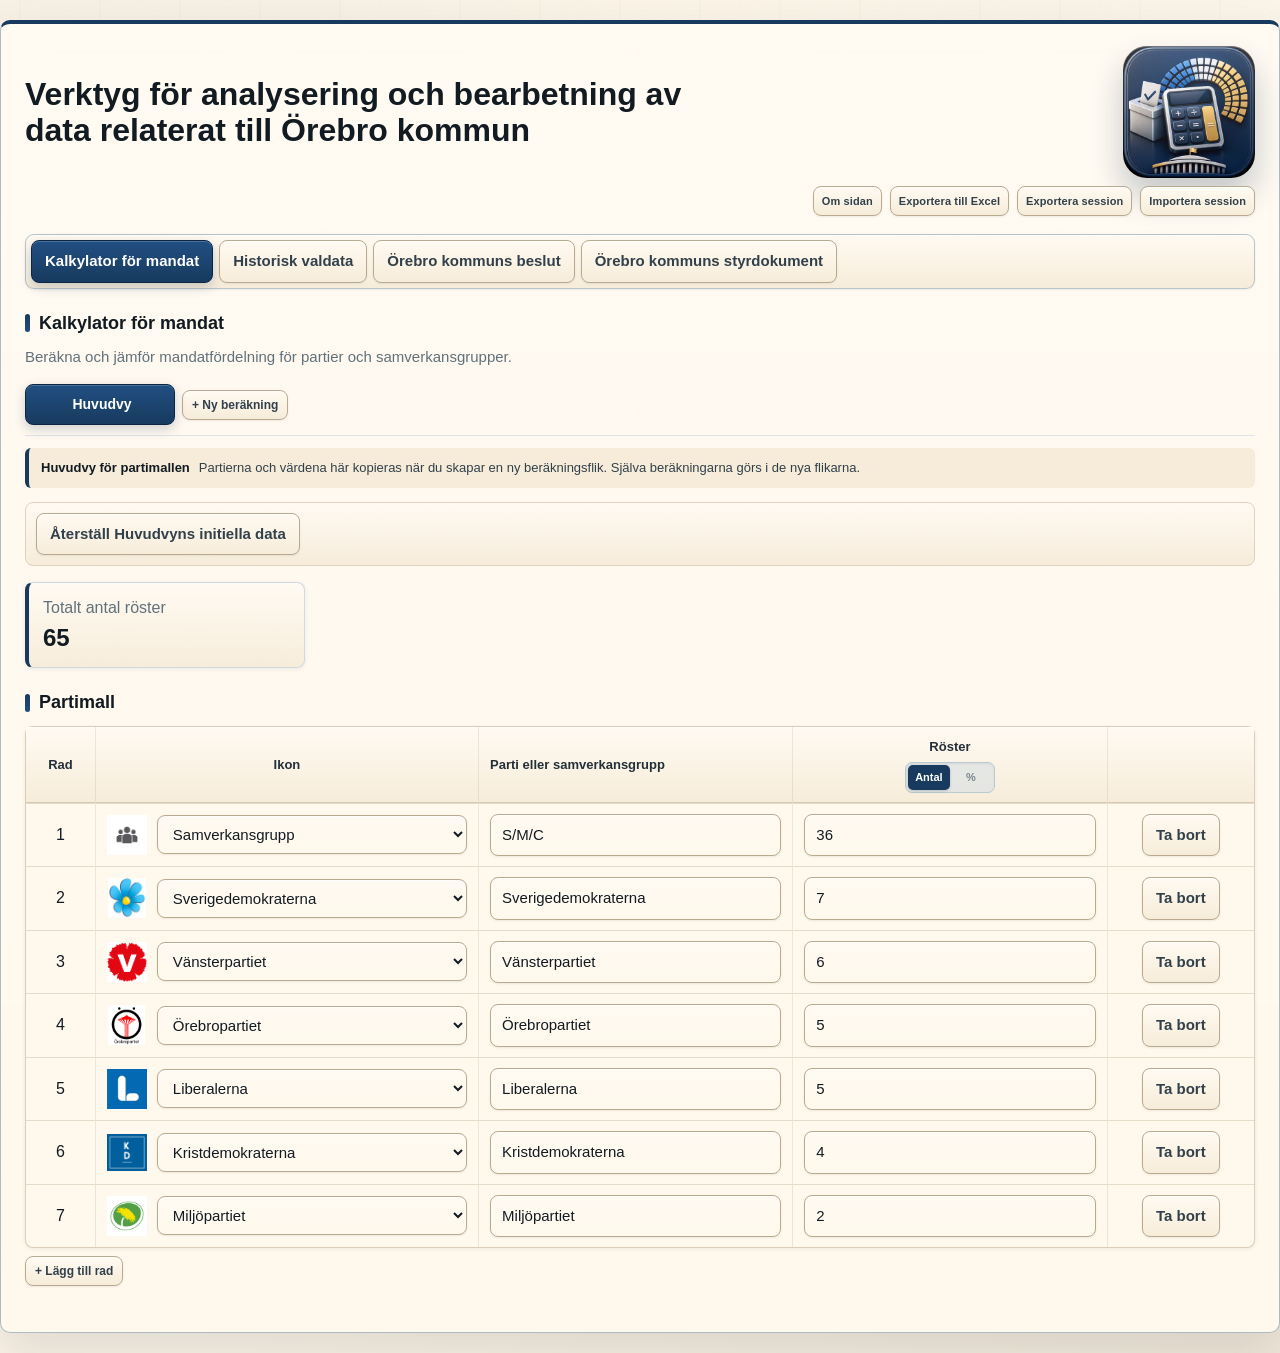
==== index.html @ f4be3391 "Works reasonably well for real now" ====
﻿<!doctype html> 
<html lang="sv">
<head>
<meta charset="utf-8">
<meta name="viewport" content="width=device-width, initial-scale=1, viewport-fit=cover">
<title>Mandatfördelning och analys</title>
<meta name="theme-color" content="#173a5e">
<link rel="icon" href="assets/election-analysis-icon.svg" type="image/svg+xml">
<link rel="alternate icon" href="assets/app_icon_modern_compressed.jpg" type="image/jpeg">
<link rel="apple-touch-icon" href="assets/app_icon_modern_compressed.jpg">
<link rel="stylesheet" href="styles.css?v=20260813-1">
</head>
<body>
<main>
<h1>Verktyg för analysering och bearbetning av<br>data relaterat till Örebro kommun</h1>
<section class="session-toolbar" aria-label="Session">
<button id="aboutPageButton" class="secondary session-button about-button" type="button">Om sidan</button>
<button id="exportViewXlsx" class="secondary session-button">Exportera till Excel</button>
<button id="exportState" class="secondary session-button">Exportera session</button>
<button id="importState" class="secondary session-button">Importera session</button>
</section>
<section class="top-tabs">
<button id="calculatorTopTab" class="top-tab active">Kalkylator för mandat</button>
<button id="rawTopTab" class="top-tab">Historisk valdata</button>
<button id="decisionTopTab" class="top-tab" hidden>Örebro kommuns beslut</button>
<button id="decisionActivityTopTab" class="top-tab" hidden>Örebro kommuns styrdokument</button>
</section>
<section id="calculatorView" class="view active">
<h2>Kalkylator för mandat</h2>
<p class="muted main-tab-description">Beräkna och jämför mandatfördelning för partier och samverkansgrupper.</p>
<section class="tabs" id="tabs">
<button id="newTab" class="secondary calc-new-tab" type="button">+ Ny beräkning</button>
</section>
<section id="calcTemplateIntro" class="calc-template-intro" hidden>
<strong>Huvudvy för partimallen</strong>
<span>Partierna och värdena här kopieras när du skapar en ny beräkningsflik. Själva beräkningarna görs i de nya flikarna.</span>
</section>
<section id="calcSettings" class="grid">
<div class="field">
<label for="tabTitle">Fliknamn</label>
<input id="tabTitle">
</div>
<div class="field">
<label for="method">Metod</label>
<select id="method">
<option value="dhondt">D’Hondts metod (Nämnder och styrelser)</option>
<option value="adjusted">Jämkade uddatalsmetoden (Allmänna val)</option>
</select>
</div>
<div class="method-params">
<div class="field factor-field">
<label for="factor">Startfaktor</label>
<input id="factor" inputmode="decimal">
</div>
<div class="field seats-dhondt">
<label for="memberSeats">Ledamöter</label>
<input id="memberSeats" inputmode="numeric">
</div>
<div class="field seats-dhondt">
<label for="substituteSeats">Ersättare</label>
<input id="substituteSeats" inputmode="numeric">
</div>
<div class="field seats-standard">
<label for="seats">Mandat</label>
<input id="seats" inputmode="numeric">
</div>
</div>
</section>
<section id="calcActions" class="actions">
<button id="calculate">Beräkna mandat</button>
<button id="reroll" class="secondary">Ny lottning</button>
<button id="duplicateTab" class="secondary">Duplicera flik</button>
<button id="reset" class="secondary">Återställ Huvudvyns initiella data</button>
</section>
<div id="error" class="error">
</div>
<div id="notice" class="notice">
</div>
<section id="calcSummary" class="cards">
<div class="card">Totalt antal röster<b id="cardVotes">—</b>
</div>
<div class="card">
<span id="cardSeatsLabel">Totalt antal mandat</span>
<b id="cardSeats">—</b>
</div>
<div class="card">Partier eller grupper<b id="cardParties">—</b>
</div>
<div class="card">Lottningar på sista mandat<b id="cardLotteries">—</b>
</div>
</section>
<div class="calc-input-heading-row">
<h2 id="calcInputTitle">Indata</h2>
<section id="calcImportTools" class="calc-import-tools" hidden>
<div id="calcImportMenu" class="calc-import-menu">
<label for="calcImportSource">Röster från mandat</label>
<select id="calcImportSource"></select>
<button id="calcImportApply" class="secondary" type="button">Importera</button>
</div>
</section>
</div>
<div class="mobile-table-scroll">
<table class="input-table">
<thead>
<tr>
<th>Rad</th>
<th>Ikon</th>
<th>Parti eller samverkansgrupp</th>
<th class="calc-vote-heading">
<span>Röster</span>
<span id="calcVoteModeToggle" class="calc-vote-mode-toggle" role="group" aria-label="Inmatningssätt för röster">
<button type="button" data-calc-vote-mode="count" aria-pressed="true">Antal</button>
<button type="button" data-calc-vote-mode="percent" aria-pressed="false">%</button>
</span>
</th>
<th>
</th>
</tr>
</thead>
<tbody id="inputRows">
</tbody>
</table>
</div>
<div class="calc-add-row-wrap">
<button id="add" class="secondary calc-add-row" type="button">+ Lägg till rad</button>
</div>
<section id="resultSections">
</section>
<section id="stepSections">
</section>
</section>
<section id="rawDataView" class="view">
<a class="raw-source-note" href="https://www.val.se/valresultat-och-statistik/statistik-och-data/radata-fran-val-2002-2022" target="_blank" rel="noopener noreferrer">Källa: Valmyndigheten</a>
<h2>Historisk valdata</h2>
<p class="muted main-tab-description">Sökbara historiska valresultat för riksdags-, region- och kommunalval.</p>
<section class="raw-toolbar">
<div class="field">
<label for="rawYear">År</label>
<select id="rawYear">
</select>
</div>
<div class="field">
<label for="rawElection">Valtyp</label>
<select id="rawElection">
</select>
</div>
<div class="field">
<label for="rawCounty">Region</label>
<select id="rawCounty">
</select>
</div>
<div class="field">
<label for="rawMunicipality">Kommun</label>
<select id="rawMunicipality">
</select>
</div>
<div class="field">
<label for="rawParty">Parti</label>
<select id="rawParty">
</select>
</div>
<div class="field">
<label for="rawSearch">Sök</label>
<div class="table-search-box">
<input id="rawSearch" type="search" autocomplete="off" placeholder="Sök bland data">
<span class="table-search-spinner" aria-hidden="true"></span>
</div>
</div>
</section>
<div id="rawFilterLocks" class="raw-filter-lock raw-filter-locks" hidden></div>
<section id="rawOverview" class="raw-overview">
</section>
<div id="rawStatus" class="raw-status">
</div>
<div id="rawCount" class="raw-count main-table-progress">
</div>
<section class="raw-panels">
<section class="raw-panel">
<h2>Giltiga partiröster</h2>
<div id="rawEligibleCount" class="raw-subcount">
</div>
<section class="actions">
<button id="rawSelectPage" class="secondary">Välj visade rader</button>
<button id="rawClearSelection" class="secondary">Rensa val</button>
<button id="rawAddParties" class="secondary">Lägg till som enskilda partier</button>
<button id="rawAddGroup" class="secondary">Lägg till som samverkansgrupp</button>
</section>
<div class="raw-table-controls" hidden>
<div class="raw-mini-pager raw-eligible-pager">
<button id="rawEligiblePrev" class="secondary raw-mini-button" type="button">‹</button>
<span id="rawEligiblePage" class="raw-mini-page"></span>
<button id="rawEligibleNext" class="secondary raw-mini-button" type="button">›</button>
</div>
</div>
<div class="raw-table-wrap">
<table>
<thead id="rawEligibleHead">
</thead>
<tbody id="rawEligibleBody">
</tbody>
</table>
</div>
</section>
<section class="raw-panel">
<h2>Ogiltiga röster</h2>
<div id="rawIneligibleCount" class="raw-subcount">
</div>
<p id="rawInvalidVoteNote" class="raw-invalid-vote-note" hidden><sup>*</sup> Ingår i valdeltagandet som en avgiven röst, men inte i summan giltiga partiröster eller partiernas procentandelar.</p>
<div class="raw-table-controls" hidden>
<div class="raw-mini-pager">
<button id="rawIneligiblePrev" class="secondary raw-mini-button" type="button">‹</button>
<span id="rawIneligiblePage" class="raw-mini-page"></span>
<button id="rawIneligibleNext" class="secondary raw-mini-button" type="button">›</button>
</div>
</div>
<div class="raw-table-wrap">
<table>
<thead id="rawIneligibleHead">
</thead>
<tbody id="rawIneligibleBody">
</tbody>
</table>
</div>
</section>
</section>
<h2>Uppställning för ny beräkning</h2>
<section class="actions">
<button id="rawCreateTab" class="secondary">Ny beräkning från valda</button>
<button id="rawRemoveDraft" class="secondary">Ta bort markerad post</button>
<button id="rawClearDraft" class="secondary">Rensa uppställning</button>
</section>
<div id="rawDraftStatus" class="raw-status">
</div>
<div class="raw-table-wrap">
<table>
<thead>
<tr>
<th>Val</th>
<th>Typ</th>
<th>Namn</th>
<th>Röster</th>
<th>Innehåll</th>
</tr>
</thead>
<tbody id="rawDraftBody">
</tbody>
</table>
</div>
</section>
<section id="decisionView" class="view">
<a class="raw-source-note" href="https://www.orebro.se/kommun--politik/politik--beslut.html" target="_blank" rel="noopener noreferrer">Källa: Örebro kommun</a>
<h2>Örebro kommuns beslut</h2>
<p class="muted main-tab-description">Visar beslutspunkter, yrkanden och formella voteringar från offentliga kommunala protokoll.</p>
<section class="raw-filter-row" id="decisionFilters">
<div class="field decision-date-field">
<label>Datum</label>
<div class="date-range">
<button id="decisionDateToggle" class="date-range-toggle" type="button" aria-haspopup="dialog" aria-expanded="false">
</button>
<div id="decisionDateLocks" class="raw-filter-lock decision-date-lock" hidden></div>
<div id="decisionDateCalendar" class="date-calendar" hidden></div>
<input id="decisionDateFrom" type="hidden">
<input id="decisionDateTo" type="hidden">
</div>
</div>
<div class="field decision-organ-field">
<label for="decisionOrgan">Organ</label>
<select id="decisionOrgan" data-col="organ"><option value="">Alla</option></select>
</div>
<div class="field decision-type-field">
<label for="decisionProposalType">Ärendetyp</label>
<select id="decisionProposalType">
<option value="">Alla</option>
<option value="proposition">Beslutspunkt</option>
<option value="motion">Motion</option>
<option value="utskottsinitiativ">Utskottsinitiativ</option>
</select>
</div>
<div class="field decision-party-field">
<label for="decisionParty">Parti</label>
<select id="decisionParty" data-col="party"><option value="">Alla</option></select>
</div>
<div class="field decision-member-field">
<label for="decisionMember">Ledamot/ersättare</label>
<select id="decisionMember" data-col="member"><option value="">Alla</option></select>
</div>
<div class="field decision-vote-field">
<label for="decisionVote">Röstning</label>
<select id="decisionVote" data-col="vote"><option value="">Alla</option></select>
</div>
<div class="field decision-result-field">
<label for="decisionResult">Resultat</label>
<select id="decisionResult">
<option value="">Alla</option>
<option value="bifall">Bifall</option>
<option value="avslag">Avslag</option>
</select>
</div>
<div class="field decision-search-field">
<label for="decisionDecisionSearch">Sök</label>
<div class="decision-search-box">
<input id="decisionDecisionSearch" type="search" autocomplete="off" placeholder="Sök ärende, beslut, diarienummer eller organ">
<span class="table-search-spinner" aria-hidden="true"></span>
</div>
</div>
</section>
<div id="decisionFilterLocks" class="raw-filter-lock decision-filter-locks" hidden></div>
<div id="decisionTabs" class="decision-tabs"></div>
<div id="decisionOverview" class="raw-overview"></div>
<div class="raw-page-size-row decision-toolbar">
<div class="decision-pager">
<button id="decisionPrev" class="secondary" type="button">‹</button>
<span id="decisionPage" class="raw-mini-page main-table-progress"></span>
<button id="decisionNext" class="secondary" type="button">›</button>
</div>
</div>
<div id="decisionStatus" class="raw-status" hidden></div>
<div id="decisionMasterPane" class="raw-table-wrap">
<table>
<thead id="decisionHead"></thead>
<tbody id="decisionBody"></tbody>
</table>
</div>
<section id="decisionDetailPane" class="raw-panel" hidden>
<div class="decision-detail-head">
<button id="decisionBack" class="secondary" type="button">← Tillbaka</button>
<div class="decision-detail-title-block">
<h2 id="decisionDetailTitle">Kommunalt ärende</h2>
<p id="decisionDetailMeta" class="muted"></p>
</div>
<div id="decisionDetailContext" class="decision-detail-context" hidden></div>
</div>
<div id="decisionDetailOverview" class="raw-overview"></div>
<div id="decisionDetailStatus" class="raw-status"></div>
<div id="decisionDetailGroups" class="decision-party-grid"></div>
</section>
</section>
<section id="decisionActivityView" class="view">
<section id="decisionActivityPane" class="decision-activity-pane">
<a class="raw-source-note decision-activity-source-note" href="https://www.orebro.se/kommun--politik/politik--beslut.html" target="_blank" rel="noopener noreferrer">Källa: Örebro kommun</a>
<h2>Örebro kommuns styrdokument</h2>
<p class="muted main-tab-description">Sökbara kommunala styrdokument, riktlinjer, policyer, program, planer och rapporter.</p>
<section class="raw-filter-row decision-activity-filters">
<div class="field decision-date-field">
<label>Datum</label>
<div class="date-range">
<button id="decisionActivityDateToggle" class="date-range-toggle" type="button" aria-haspopup="dialog" aria-expanded="false">
</button>
<div id="decisionActivityDateLocks" class="raw-filter-lock decision-date-lock" hidden></div>
<div id="decisionActivityDateCalendar" class="date-calendar" hidden></div>
</div>
</div>
<div class="field">
<label for="decisionActivityType">Dokumenttyp</label>
<select id="decisionActivityType">
<option value="">Alla</option>
</select>
</div>
<div class="field">
<label for="decisionActivityParty">Område/organ</label>
<select id="decisionActivityParty">
<option value="">Alla</option>
</select>
</div>
<div class="field">
<label for="decisionActivityPoliticalOwner">Politisk nivå</label>
<select id="decisionActivityPoliticalOwner">
<option value="">Alla</option>
</select>
</div>
<div class="field">
<label for="decisionActivityOfficialOwner">Tjänstemannanivå</label>
<select id="decisionActivityOfficialOwner">
<option value="">Alla</option>
</select>
</div>
<div class="field decision-activity-search-field">
<label for="decisionActivitySearch">Sök</label>
<div class="table-search-box">
<input id="decisionActivitySearch" type="search" autocomplete="off" placeholder="Sök titel, sammanfattning, punkt eller källa">
<span class="table-search-spinner" aria-hidden="true"></span>
</div>
</div>
</section>
<div id="decisionActivityFilterLocks" class="raw-filter-lock decision-activity-filter-locks" hidden></div>
<div id="decisionActivityTabs" class="decision-tabs"></div>
<div id="decisionActivityListPane">
<div id="decisionActivityOverview" class="raw-overview"></div>
<div id="decisionActivityStatus" class="raw-status main-table-progress"></div>
<div class="raw-table-wrap">
<table>
<thead id="decisionActivityHead"></thead>
<tbody id="decisionActivityBody"></tbody>
</table>
</div>
</div>
<section id="decisionActivityDetailPane" class="raw-panel decision-activity-detail" hidden>
<div class="decision-detail-head">
<button id="decisionActivityBack" class="secondary" type="button">← Tillbaka</button>
<div>
<h2 id="decisionActivityDetailTitle">Kommunalt ärende</h2>
<p id="decisionActivityDetailMeta" class="muted"></p>
</div>
</div>
<div id="decisionActivityDetailOverview" class="raw-overview"></div>
<div id="decisionActivityDetailBody" class="decision-activity-detail-body"></div>
</section>
</section>
</section>
<section id="confirmOverlay" class="confirm-overlay" hidden>
<div class="confirm-dialog" role="dialog" aria-modal="true" aria-labelledby="confirmTitle" aria-describedby="confirmMessage">
<h2 id="confirmTitle">Bekräfta återställning</h2>
<p id="confirmMessage">Återställa Huvudvyns partimall till dess initiella data? Beräkningsflikarna påverkas inte.</p>
<section class="confirm-actions">
<button id="confirmCancel" class="secondary" type="button">Avbryt</button>
<button id="confirmAccept" type="button">Återställ</button>
</section>
</div>
</section>
<section id="sessionOverlay" class="confirm-overlay" hidden>
<div class="confirm-dialog session-dialog" role="dialog" aria-modal="true" aria-labelledby="sessionTitle" aria-describedby="sessionMessage">
<h2 id="sessionTitle">Session</h2>
<p id="sessionMessage"></p>
<div id="sessionStatus" class="session-status" hidden aria-live="polite">
<span id="sessionStatusCheck" class="session-status-check" aria-hidden="true">✓</span>
<span id="sessionStatusText">Inte kopierad</span>
</div>
<textarea id="sessionField" spellcheck="false" autocapitalize="off" autocomplete="off"></textarea>
<section class="confirm-actions">
<button id="sessionCancel" class="secondary" type="button">Avbryt</button>
<button id="sessionCopy" class="secondary" type="button">Kopiera</button>
<button id="sessionAccept" type="button">Spara</button>
</section>
</div>
</section>
<section id="aboutOverlay" class="confirm-overlay" hidden>
<div class="confirm-dialog session-dialog about-dialog" role="dialog" aria-modal="true" aria-labelledby="aboutTitle">
<h2 id="aboutTitle">Om sidan</h2>
<div class="about-dialog-content">
<dl class="about-dialog-meta">
<dt>Gjord av</dt>
<dd>Samuel Andersson (M), Örebro kommun</dd>
<dt>Funktionalitet</dt>
<dd>
<ul>
<li>Mandatkalkylator för riksdags-, region- och kommunalval med D'Hondt, jämkade uddatalsmetoden.</li>
<li>Historisk valdatabas för allmänna val till riksdagen, regioner och kommuner 2010–2022.</li>
<li>Databas för alla offentliga protokoll för kommunfullmäktige, nämnder, kommunstyrelsen och olika utskott för Örebro kommun från 1 januari 2023–21 juli 2026 (Digital anslagstavla och Socialnämndens personärende-protokoll ej inlästa).</li>
<li>Databas för samtliga per 21 juli 2026 aktuella styrdokument, riktlinjer, program etc. för Örebro kommun.</li>
</ul>
</dd>
</dl>
</div>
<section class="confirm-actions">
<button id="aboutClose" type="button">Stäng</button>
</section>
</div>
</section>
<section id="groupOverlay" class="confirm-overlay" hidden>
<div class="confirm-dialog group-dialog" role="dialog" aria-modal="true" aria-labelledby="groupTitle" aria-describedby="groupMessage">
<h2 id="groupTitle">Namn på samverkansgrupp</h2>
<p id="groupMessage">Ange ett namn som ska följa samverkansgruppen i uppställningen.</p>
<input id="groupNameField" spellcheck="false" autocapitalize="off" autocomplete="off" placeholder="Samverkansgrupp">
<section class="confirm-actions">
<button id="groupCancel" class="secondary" type="button">Avbryt</button>
<button id="groupAccept" type="button">Lägg till</button>
</section>
</div>
</section>
<script defer src="data/historic-data.js"></script>
<script defer src="data/municipal-document-data-orebro.js"></script>
<script defer src="data/municipal-protocol-diary-data.js?v=20260624-1"></script>
<script defer src="data/municipal-decision-table-bootstrap.js?v=20260807-1"></script>
<script defer src="js/app-core.js?v=20260807-1"></script>
<script defer src="js/calculator-tab.js?v=20260813-1"></script>
<script defer src="js/historisk-valdata-tab.js?v=20260811-2"></script>
<script defer src="js/municipal-protocols-tab.js?v=20260811-2"></script>
<script defer src="js/search-performance.js?v=20260811-1"></script>
<script defer src="js/municipal-documents-tab.js?v=20260811-2"></script>
<script defer src="js/progressive-search.js?v=20260811-1"></script>
<script defer src="js/searchable-filter-dropdowns.js?v=20260813-1"></script>
<script defer src="js/app.js?v=20260813-1"></script></main></body></html>
---- styles.css ----
:root{
  color-scheme:light;
  --page:#efe6d6;
  --page-2:#fbf3e5;
  --ink:#121b22;
  --ink-soft:#31404a;
  --muted:#61717b;
  --cream:#fff8ec;
  --cream-raised:#fffaf2;
  --cream-tint:#f6ecd9;
  --cream-muted:#efe2cd;
  --surface:#fff8ec;
  --surface-raised:#fffaf2;
  --surface-tint:#f3ead8;
  --line:#ded1bd;
  --line-strong:#b9a98f;
  --accent:#173a5e;
  --accent-strong:#0b2545;
  --accent-soft:#e5edf7;
  --selected-green:rgba(23,58,94,.4);
  --selected-green-active:#173a5e;
  --selected-green-border:rgba(11,37,69,.55);
  --selected-green-shadow:0 8px 16px rgba(11,37,69,.12);
  --primary-button-bg:linear-gradient(180deg,#214f82,#173a5e);
  --primary-button-bg-hover:var(--primary-button-bg);
  --primary-button-shadow:inset 0 1px 0 rgba(255,255,255,.20),0 4px 12px rgba(11,37,69,.20);
  --primary-button-shadow-hover:inset 0 1px 0 rgba(255,255,255,.24),0 10px 18px rgba(11,37,69,.24);
  --secondary-button-bg:linear-gradient(180deg,var(--cream-raised),var(--cream-tint));
  --secondary-button-shadow:var(--shadow-control);
  --tab-active-bg:var(--primary-button-bg);
  --tab-active-shadow:0 8px 18px rgba(11,37,69,.20);
  --table-row-stripe:rgba(154,106,22,.045);
  --table-row-hover:rgba(23,58,94,.075);
  --table-row-hover-strong:rgba(23,58,94,.105);
  --table-line:rgba(185,169,143,.36);
  --table-line-soft:rgba(185,169,143,.24);
  --table-head-line:rgba(169,149,116,.42);
  --date-hover-navy:rgba(23,58,94,.14);
  --date-hover-navy-border:rgba(23,58,94,.32);
  --steel:#2f5264;
  --blue:#214f82;
  --amber:#9a6a16;
  --danger:#aa2e25;
  --danger-soft:#fff0ee;
  --focus:rgba(23,58,94,.22);
  --shadow:0 22px 50px rgba(22,36,46,.12);
  --shadow-soft:0 1px 4px rgba(22,36,46,.09);
  --shadow-control:0 1px 2px rgba(22,36,46,.08),inset 0 1px 0 rgba(255,255,255,.75);
  --panel-shadow:0 10px 26px rgba(22,36,46,.075);
  --radius:8px;
  --radius-sm:6px;
}

*{
  box-sizing:border-box;
}

html,
body{
  min-height:100%;
}

body{
  position:relative;
  isolation:isolate;
  margin:0;
  overflow-x:hidden;
  color:var(--ink);
  font-family:"Helvetica",Arial,sans-serif;
  line-height:1.5;
  background:
    linear-gradient(180deg,rgba(255,248,236,.78),rgba(255,248,236,.34)),
    radial-gradient(circle at 16% 12%,rgba(23,58,94,.10) 0,transparent 28%),
    radial-gradient(circle at 84% 18%,rgba(33,79,130,.08) 0,transparent 26%),
    linear-gradient(135deg,var(--page) 0%,var(--page-2) 58%,#eadfcf 100%);
  -webkit-font-smoothing:antialiased;
  text-rendering:optimizeLegibility;
}

body::before{
  content:"";
  position:fixed;
  inset:0;
  z-index:0;
  pointer-events:none;
  opacity:.20;
  background-image:
    url("assets/textures/civic-noise.svg"),
    url("assets/textures/ballot-pattern.svg");
  background-size:180px 180px,360px 360px;
  mix-blend-mode:multiply;
}

body::after{
  content:"";
  position:fixed;
  inset:0;
  z-index:0;
  pointer-events:none;
  opacity:.30;
  background-image:
    url("assets/textures/civic-topography.svg"),
    url("assets/textures/analysis-grid.svg");
  background-size:680px 680px,520px 520px;
  background-position:center top,center top;
  mask-image:linear-gradient(180deg,#000 0%,transparent 72%);
}

main{
  position:relative;
  z-index:1;
  max-width:1400px;
  margin:20px auto;
  padding:22px 24px 28px;
  border:1px solid rgba(159,178,189,.86);
  border-top:4px solid var(--accent);
  border-radius:10px;
  background:
    linear-gradient(180deg,rgba(255,250,242,.98),rgba(255,248,236,.99)),
    url("assets/textures/section-rule.svg"),
    url("assets/textures/ballot-pattern.svg"),
    url("assets/textures/surface-grain.svg");
  background-size:auto,760px 180px,420px 420px,160px 160px;
  background-position:0 0,center 116px,center top,0 0;
  background-blend-mode:normal,normal,normal,multiply;
  box-shadow:var(--shadow);
}

h1{
  display:grid;
  grid-template-columns:minmax(0,1fr) 132px;
  gap:24px;
  align-items:center;
  margin:0 0 8px;
  color:var(--ink);
  font-family:inherit;
  font-size:32px;
  line-height:1.14;
  font-weight:780;
  letter-spacing:0;
}

h1::before{
  content:none;
}

h1::after{
  content:"";
  justify-self:end;
  width:132px;
  height:132px;
  border-radius:24px;
  background:
    linear-gradient(180deg,rgba(255,255,255,.22),rgba(255,255,255,0)),
    url("assets/app_icon_modern_compressed.jpg") center/cover no-repeat,
    linear-gradient(135deg,var(--accent),var(--blue));
  box-shadow:inset 0 1px 0 rgba(255,255,255,.28),0 18px 32px rgba(11,37,69,.24);
}

h2{
  display:flex;
  align-items:center;
  gap:9px;
  margin:24px 0 12px;
  color:var(--ink);
  font-family:inherit;
  font-size:18px;
  line-height:1.22;
  font-weight:760;
  letter-spacing:0;
}

h2::before{
  content:"";
  flex:0 0 auto;
  width:5px;
  height:18px;
  border-radius:999px;
  background:linear-gradient(180deg,var(--accent),var(--blue));
}

p{
  margin:0 0 10px;
}

.muted{
  color:var(--muted);
  font-size:15px;
}

.main-tab-description{
  margin:0 0 14px;
  line-height:1.45;
}

.session-toolbar{
  display:flex;
  justify-content:flex-end;
  gap:8px;
  margin:4px 0 10px;
}

.session-button{
  padding:4px 8px;
  border-radius:var(--radius);
  font-size:11px;
  font-weight:760;
  letter-spacing:.01em;
  min-height:30px;
  box-shadow:var(--shadow-control);
}

.session-button.is-exporting{
  display:inline-flex;
  align-items:center;
  gap:6px;
  cursor:wait;
}

.session-button.is-exporting .decision-load-spinner{
  margin-right:0;
}

.about-button{
  min-width:0;
}

.top-tabs{
  display:flex;
  gap:6px;
  flex-wrap:wrap;
  margin:18px 0 14px;
  padding:5px;
  border:1px solid rgba(159,178,189,.72);
  border-radius:9px;
  background:linear-gradient(180deg,var(--cream-raised),var(--cream-tint));
  box-shadow:var(--shadow-control);
}

.top-tab,
.tab{
  position:relative;
  isolation:isolate;
  border:1px solid var(--line-strong);
  border-radius:var(--radius);
  background:var(--secondary-button-bg);
  color:var(--ink-soft);
  box-shadow:var(--secondary-button-shadow);
  overflow:hidden;
}

.top-tab::before,
.decision-tab::before,
.tab-wrap::before{
  content:none;
  display:none;
}

.top-tab.active::before,
.decision-tab.active::before,
.tab-wrap.active::before{
  opacity:0;
}

.top-tab > *,
.decision-tab > *,
.tab-wrap > *{
  position:relative;
  z-index:1;
}

.top-tab{
  padding:9px 13px;
  font-size:15px;
  font-weight:720;
}

.top-tab.active{
  color:#fff;
  border-color:var(--accent-strong);
  background:var(--tab-active-bg);
  box-shadow:var(--primary-button-shadow);
}

.top-tab:not(.active):hover,
.top-tab:not(.active):focus,
.tab-wrap:not(.active):hover,
.tab-wrap:not(.active):focus-within{
  color:#fff;
  border-color:#071c35;
  background:var(--primary-button-bg-hover);
  box-shadow:var(--primary-button-shadow-hover);
  transform:translateY(-1px);
}

.top-tab.active:hover,
.top-tab.active:focus{
  color:#fff;
  border-color:var(--accent-strong);
  background:var(--primary-button-bg-hover);
  box-shadow:var(--primary-button-shadow-hover);
  transform:translateY(-1px);
}

.top-tab,
.tab,
.decision-tab,
.tab-wrap,
button,
.raw-table-wrap,
.card{
  transition:transform 180ms ease-out,opacity 180ms ease-out,box-shadow 220ms ease-out,background 220ms ease-out,background-color 220ms ease-out,border-color 220ms ease-out,color 180ms ease-out;
}

.view{
  display:none;
}

.view.active{
  display:block;
}

.view.content-entering{
  will-change:opacity,transform;
  animation:view-enter 180ms ease-out both;
}

.is-view-loading{
  cursor:progress;
}

.is-view-loading > :not(.top-tabs){
  transition:opacity 120ms ease-out;
}

.is-view-loading .raw-panel,
.is-view-loading .raw-table-wrap{
  opacity:.74;
}

@keyframes view-enter{
  from{opacity:0;transform:translateY(5px)}
  to{opacity:1;transform:translateY(0)}
}

.tabs{
  display:flex;
  align-items:center;
  gap:7px;
  flex-wrap:wrap;
  margin:16px 0 10px;
  padding-bottom:10px;
  border-bottom:1px solid #dce6ea;
}

.tab-wrap{
  position:relative;
  isolation:isolate;
  display:inline-flex;
  align-items:stretch;
  min-height:39px;
  border:1px solid var(--line-strong);
  border-radius:var(--radius);
  overflow:hidden;
  background:var(--secondary-button-bg);
  box-shadow:var(--secondary-button-shadow);
  transition:transform 180ms ease-out,box-shadow 220ms ease-out,background 220ms ease-out,border-color 220ms ease-out;
}

.tab-wrap.draggable-tab .tab-select{
  cursor:grab;
  touch-action:pan-y pinch-zoom;
}

.tab-wrap.dragging,
.tab-wrap.dragging:hover,
.tab-wrap.dragging:focus-within{
  z-index:5;
  opacity:.7;
  transform:scale(.98);
  box-shadow:0 10px 22px rgba(11,37,69,.25);
}

.tab-wrap.dragging .tab-select{
  cursor:grabbing;
}

body.calc-tab-dragging,
body.calc-tab-dragging *{
  cursor:grabbing !important;
  user-select:none !important;
  -webkit-user-select:none !important;
}

.tab-wrap.active{
  border-color:var(--accent-strong);
  background:var(--tab-active-bg);
  box-shadow:var(--primary-button-shadow);
}

.tab-wrap.active:hover,
.tab-wrap.active:focus-within{
  border-color:#071c35;
  background:var(--primary-button-bg-hover);
  box-shadow:var(--primary-button-shadow-hover);
  transform:translateY(-1px);
}

.tab-wrap.dirty{
  border-color:#071c35;
  box-shadow:0 0 0 3px rgba(11,37,69,.48),0 0 0 7px rgba(23,58,94,.20),var(--secondary-button-shadow);
  outline:2px solid rgba(23,58,94,.34);
  outline-offset:2px;
  animation:pending-calc-border-pulse 2.2s ease-in-out infinite;
}

.tab-wrap.dirty.active{
  box-shadow:0 0 0 3px rgba(11,37,69,.52),0 0 0 7px rgba(23,58,94,.22),var(--primary-button-shadow);
}

.tab{
  min-height:37px;
  padding:8px 10px 8px 14px;
  border-color:transparent;
  border-radius:0;
  background:transparent;
  color:var(--ink-soft);
  font-size:14px;
  font-weight:720;
}

.tab-select{
  max-width:320px;
  min-width:148px;
  overflow:hidden;
  text-overflow:ellipsis;
  white-space:nowrap;
}

.tab.active{
  color:#fff;
  border-color:transparent;
  background:transparent;
  box-shadow:none;
}

.tab-wrap.active .tab-select:hover,
.tab-wrap.active .tab-select:focus{
  color:#fff;
  background:transparent;
  box-shadow:none;
  transform:none;
}

.tab-wrap:not(.active):hover .tab-select,
.tab-wrap:not(.active):focus-within .tab-select{
  color:#fff;
}

.calc-tab-close{
  display:inline-grid;
  place-items:center;
  width:34px;
  min-width:34px;
  min-height:37px;
  padding:0;
  border:0;
  border-left:1px solid rgba(159,178,189,.55);
  border-radius:0;
  color:var(--muted);
  background:transparent;
  box-shadow:none;
  font-size:18px;
  font-weight:900;
  line-height:1;
}

.tab-wrap.active .calc-tab-close,
.tab-wrap:hover .calc-tab-close,
.tab-wrap:focus-within .calc-tab-close{
  color:#fff;
  border-left-color:rgba(255,255,255,.35);
}

.tab.dirty::after{
  content:" *";
  font-weight:800;
}

.grid,
.raw-toolbar{
  display:grid;
  gap:12px;
}

.seats-dhondt-pair{
  display:grid;
  grid-template-columns:repeat(2,minmax(0,1fr));
  gap:12px;
}

.method-params{
  grid-column:span 2;
  display:grid;
  grid-template-columns:minmax(84px,.28fr) minmax(0,.86fr) minmax(0,.86fr);
  gap:12px;
  align-items:start;
}

.factor-field{
  min-width:0;
  max-width:96px;
}

.factor-field input{
  max-width:96px;
}

.grid{
  grid-template-columns:repeat(4,minmax(140px,1fr));
  margin:16px 0 14px;
  padding:14px;
  border:1px solid #d3e0e5;
  border-radius:var(--radius);
  background:
    linear-gradient(180deg,rgba(255,250,242,.97),rgba(246,236,217,.96)),
    url("assets/textures/data-paper-grain.svg");
  background-blend-mode:normal,multiply;
  box-shadow:var(--panel-shadow);
}

.raw-toolbar{
  grid-template-columns:repeat(6,minmax(130px,1fr));
  margin:18px 0 14px;
  padding:14px;
  border:1px solid #d3e0e5;
  border-radius:var(--radius);
  background:
    linear-gradient(180deg,rgba(255,250,242,.97),rgba(246,236,217,.96)),
    url("assets/textures/dashboard-grid.svg");
  background-size:auto,360px 180px;
  background-blend-mode:normal,normal;
  box-shadow:var(--panel-shadow);
}

.raw-filter-row{
  display:grid;
  grid-template-columns:repeat(5,minmax(150px,1fr));
  gap:12px;
  margin:18px 0 14px;
  padding:14px;
  border:1px solid #d3e0e5;
  border-radius:var(--radius);
  background:
    linear-gradient(180deg,rgba(255,250,242,.97),rgba(246,236,217,.96)),
    url("assets/textures/dashboard-grid.svg");
  background-size:auto,360px 180px;
  background-blend-mode:normal,normal;
  box-shadow:var(--panel-shadow);
}

#decisionFilters{
  grid-template-columns:minmax(110px,122px) minmax(128px,.58fr) minmax(124px,.5fr) minmax(58px,72px) minmax(174px,.78fr) minmax(92px,.34fr) minmax(50px,58px) minmax(210px,1fr);
}

.actions{
  display:flex;
  flex-wrap:wrap;
  gap:9px;
  align-items:center;
  margin:14px 0;
}

.calc-new-tab{
  flex:0 0 auto;
  min-height:30px;
  padding:5px 9px;
  color:var(--muted);
  border-color:transparent;
  background:transparent;
  box-shadow:none;
  font-size:12px;
  font-weight:720;
}

.calc-new-tab:hover,
.calc-new-tab:focus-visible{
  color:var(--accent-strong);
  border-color:var(--line);
  background:var(--cream-tint);
  box-shadow:none;
  transform:none;
}

.calc-template-intro{
  display:flex;
  flex-wrap:wrap;
  align-items:baseline;
  gap:5px 9px;
  margin:12px 0 14px;
  padding:10px 12px;
  border-left:4px solid var(--accent);
  border-radius:var(--radius-sm);
  color:var(--ink-soft);
  background:var(--cream-tint);
  font-size:13px;
}

.calc-template-intro strong{
  color:var(--ink);
}

.calc-template-intro[hidden],
#calcSettings[hidden],
.calc-import-tools[hidden],
.calc-import-menu[hidden],
#calcActions[hidden]{
  display:none;
}

.calc-input-heading-row{
  display:flex;
  flex-wrap:wrap;
  align-items:center;
  justify-content:space-between;
  gap:10px 16px;
  margin:24px 0 12px;
}

.calc-input-heading-row h2{
  flex:0 0 auto;
  margin:0;
}

.calc-import-tools{
  display:flex;
  min-width:0;
  justify-content:flex-end;
  margin:0 0 0 auto;
}

.calc-import-menu{
  display:flex;
  flex-wrap:wrap;
  align-items:center;
  justify-content:flex-end;
  gap:6px;
  max-width:100%;
  color:var(--muted);
  font-size:12px;
}

.calc-import-menu select{
  width:auto;
  max-width:min(280px,100%);
  min-width:0;
  min-height:32px;
  padding-block:5px;
  font-size:12px;
}

.calc-import-menu button,
.calc-add-row{
  min-height:30px;
  padding:5px 9px;
  font-size:12px;
  font-weight:720;
}

.calc-add-row-wrap{
  display:flex;
  justify-content:flex-start;
  margin:-12px 0 18px;
}

.calc-add-row{
  color:var(--muted);
  border-color:transparent;
  background:transparent;
  box-shadow:none;
}

.calc-add-row:hover,
.calc-add-row:focus-visible{
  color:var(--accent-strong);
  border-color:var(--line);
  background:var(--cream-tint);
  box-shadow:none;
  transform:none;
}

#calculatorView > .actions:has(#calculate),
#rawDataView > .actions,
.raw-panel .actions{
  padding:10px;
  border:1px solid var(--line);
  border-radius:var(--radius);
  background:
    linear-gradient(180deg,rgba(255,250,242,.95),rgba(246,236,217,.92)),
    url("assets/textures/surface-grain.svg");
  background-size:auto,160px 160px;
}

.field{
  display:flex;
  flex-direction:column;
  gap:6px;
}

.visually-hidden{
  position:absolute;
  width:1px;
  height:1px;
  padding:0;
  margin:-1px;
  overflow:hidden;
  clip:rect(0,0,0,0);
  white-space:nowrap;
  border:0;
}

.date-range{
  position:relative;
}

.date-range-toggle{
  width:100%;
  min-height:40px;
  padding:8px 14px;
  border:1px solid #bfd2d8;
  border-radius:var(--radius);
  color:var(--ink);
  background:
    linear-gradient(180deg,rgba(255,250,242,.98),rgba(246,236,217,.96)),
    radial-gradient(circle at 24px 50%,rgba(23,58,94,.12),transparent 38px),
    url("assets/textures/surface-grain.svg");
  background-size:auto,auto,160px 160px;
  box-shadow:var(--shadow-control), inset 0 1px 0 rgba(255,255,255,.9);
  font-size:14px;
  font-weight:820;
  text-align:left;
  transition:border-color .18s ease, box-shadow .18s ease, transform .18s ease;
}

.date-range-toggle::after{
  content:"▾";
  float:right;
  color:var(--accent-strong);
  font-size:12px;
  line-height:1.7;
}

.date-range-toggle:hover{
  color:var(--ink);
  border-color:#bfd2d8;
  background:
    linear-gradient(180deg,rgba(255,250,242,.98),rgba(246,236,217,.96)),
    radial-gradient(circle at 24px 50%,rgba(23,58,94,.12),transparent 38px),
    url("assets/textures/surface-grain.svg");
  background-size:auto,auto,160px 160px;
  box-shadow:var(--shadow-control), inset 0 1px 0 rgba(255,255,255,.9);
  transform:none;
}

.date-range-toggle:hover::after{
  color:var(--accent-strong);
}

.date-range-toggle:focus,
.date-range-toggle:focus-visible{
  border-color:var(--accent);
  outline:none;
  box-shadow:0 0 0 3px var(--focus), var(--shadow-control);
  transform:none;
}

.date-range-toggle:focus::after,
.date-range-toggle:focus-visible::after{
  color:var(--accent-strong);
}

.decision-date-field{
  min-width:0;
  align-items:center;
  text-align:center;
}

.decision-date-field .date-range{
  display:flex;
  flex-direction:column;
  align-items:center;
  gap:3px;
}

.decision-date-field .date-range-toggle{
  width:72px;
  min-height:38px;
  padding:0;
  display:grid;
  place-items:center;
  text-align:center;
}

.decision-date-field .date-range-toggle::before{
  content:"";
  width:21px;
  height:21px;
  border:2px solid var(--accent-strong);
  border-top-width:7px;
  border-radius:6px;
  box-sizing:border-box;
  background:
    linear-gradient(90deg,transparent 31%,rgba(23,124,137,.32) 31% 38%,transparent 38% 62%,rgba(23,124,137,.32) 62% 69%,transparent 69%),
    linear-gradient(180deg,transparent 48%,rgba(23,124,137,.32) 48% 56%,transparent 56%);
}

.decision-date-field .date-range-toggle::after{
  content:none;
}

.decision-date-lock{
  width:100%;
  max-width:118px;
  justify-content:center;
  margin-top:0;
  min-height:0;
  padding:3px;
  font-size:10px;
  line-height:1.08;
}

.decision-date-lock[hidden]{
  display:none;
}

.decision-party-field{
  min-width:0;
}

.decision-party-field select{
  min-width:0;
  padding-inline:7px;
}

.decision-result-field select{
  min-width:0;
  padding-inline:5px;
}

.date-calendar{
  position:absolute;
  top:calc(100% + 8px);
  left:0;
  z-index:20;
  width:min(322px,calc(100vw - 32px));
  padding:12px;
  border:1px solid #c7dbe1;
  border-radius:18px;
  background:
    linear-gradient(180deg,rgba(255,250,242,.99),rgba(246,236,217,.96)),
    url("assets/textures/dashboard-grid.svg"),
    url("assets/textures/surface-grain.svg");
  background-size:auto,320px 160px,160px 160px;
  box-shadow:0 18px 42px rgba(21,50,62,.18);
}

.date-calendar-head{
  display:grid;
  grid-template-columns:auto minmax(0,1fr) auto;
  align-items:center;
  gap:8px;
  margin-bottom:10px;
}

.date-calendar-title{
  display:grid;
  grid-template-columns:minmax(0,1fr) minmax(82px,.72fr);
  gap:6px;
  color:var(--ink);
  font-size:14px;
  font-weight:860;
}

.date-calendar-title select{
  min-height:30px;
  padding:4px 28px 4px 10px;
  border:1px solid var(--line-strong);
  border-radius:var(--radius);
  color:var(--ink-soft);
  font-size:12px;
  font-weight:820;
  background:
    linear-gradient(180deg,var(--cream-raised),var(--cream-tint)),
    url("assets/textures/surface-grain.svg");
  background-size:auto,160px 160px;
  box-shadow:var(--secondary-button-shadow);
  caret-color:transparent;
  user-select:none;
  -webkit-user-select:none;
}

.date-calendar-title select:hover{
  color:var(--ink);
  border-color:#a89577;
  background:
    linear-gradient(180deg,var(--cream-raised),#efe2cd),
    url("assets/textures/surface-grain.svg");
  background-size:auto,160px 160px;
  box-shadow:0 4px 10px rgba(22,36,46,.10),inset 0 1px 0 rgba(255,255,255,.88);
}

.date-calendar-title select:focus{
  color:var(--ink);
  border-color:var(--accent);
  background:
    linear-gradient(180deg,var(--cream-raised),var(--cream-tint)),
    url("assets/textures/surface-grain.svg");
  background-size:auto,160px 160px;
  box-shadow:0 0 0 3px var(--focus),var(--secondary-button-shadow);
  outline:none;
}

.date-calendar-title select option{
  color:var(--ink);
  background:var(--cream-raised);
}

.date-calendar-title select option:checked{
  color:var(--accent-strong);
  background:var(--cream-tint);
}

.date-calendar-nav{
  min-height:28px;
  padding:4px 9px;
  border-radius:var(--radius);
}

.date-calendar-grid{
  display:grid;
  grid-template-columns:repeat(7,1fr);
  gap:5px;
}

.date-calendar-weekday{
  color:var(--muted);
  font-size:11px;
  font-weight:820;
  text-align:center;
  text-transform:uppercase;
}

.date-calendar-day{
  min-height:32px;
  padding:0;
  border:1px solid rgba(185,169,143,.42);
  border-radius:10px;
  color:var(--ink);
  background:rgba(255,248,236,.78);
  box-shadow:inset 0 1px 0 rgba(255,255,255,.42);
  font-size:13px;
  font-weight:760;
}

.date-calendar-day:hover{
  color:#fff;
  border-color:#071c35;
  background:var(--primary-button-bg-hover);
  box-shadow:var(--primary-button-shadow-hover);
  transform:translateY(-1px);
}

.date-calendar-day.in-range{
  border-color:#d8c9b1;
  background:var(--cream-tint);
}

.date-calendar-day.preview-range{
  border-color:#d6c5aa;
  background:linear-gradient(180deg,var(--cream-raised),var(--cream-muted));
}

.date-calendar-day.selected{
  border-color:var(--accent-strong);
  color:#fff;
  background:var(--selected-green-active);
}

.date-calendar-day:disabled{
  color:#a8b5bb;
  border-color:rgba(185,169,143,.18);
  background:rgba(255,248,236,.28);
  cursor:not-allowed;
}

.date-calendar-footer{
  display:flex;
  align-items:center;
  justify-content:space-between;
  gap:10px;
  margin-top:9px;
}

.date-calendar-hint{
  color:var(--muted);
  font-size:12px;
  font-weight:720;
}

.date-calendar-reset{
  min-height:28px;
  padding:4px 9px;
  border-radius:var(--radius);
  font-size:12px;
  white-space:nowrap;
}

.decision-search-box,
.table-search-box{
  position:relative;
  display:block;
}

.decision-search-box input,
.table-search-box input{
  padding-right:24px;
}

.decision-search-box input[type="search"]::-webkit-search-cancel-button,
.table-search-box input[type="search"]::-webkit-search-cancel-button{
  margin-right:-4px;
}

.table-search-spinner{
  position:absolute;
  top:50%;
  right:7px;
  width:14px;
  height:14px;
  margin-top:-7px;
  border:2px solid rgba(23,58,94,.2);
  border-top-color:var(--accent);
  border-radius:50%;
  opacity:0;
  pointer-events:none;
  transform:scale(.75);
  transition:opacity 120ms ease,transform 120ms ease;
}

.is-searching .table-search-spinner{
  opacity:1;
  transform:scale(1);
  animation:table-search-spin .65s linear infinite;
}

@keyframes table-search-spin{
  to{transform:rotate(360deg)}
}

.decision-search-field{
  min-width:0;
}

#rawSearch,
#decisionDecisionSearch,
#decisionActivitySearch{
  font-size:13px;
}

.decision-result-field{
  min-width:0;
}

.seats-dhondt{
  min-width:0;
}

label{
  color:#53636d;
  font-size:13px;
  font-weight:760;
  letter-spacing:0;
}

input,
select,
button{
  font:inherit;
  font-size:15px;
}

input,
select{
  width:100%;
  padding:9px 11px;
  border:1px solid var(--line-strong);
  border-radius:var(--radius);
  color:var(--ink);
  background:linear-gradient(180deg,var(--cream-raised),var(--cream));
  box-shadow:var(--shadow-control);
}

select[multiple]{
  min-height:112px;
  padding:8px;
}

.searchable-filter-select{
  position:relative;
  width:100%;
  min-width:0;
}

.searchable-filter-native{
  display:none !important;
}

.searchable-filter-trigger{
  display:flex;
  align-items:center;
  justify-content:space-between;
  gap:8px;
  width:100%;
  min-width:0;
  min-height:40px;
  padding:8px 10px;
  border:1px solid var(--line-strong);
  border-radius:var(--radius);
  color:var(--ink);
  background:linear-gradient(180deg,var(--cream-raised),var(--cream));
  box-shadow:var(--shadow-control);
  font-size:15px;
  font-weight:400;
  text-align:left;
}

.searchable-filter-trigger:hover,
.searchable-filter-trigger:focus-visible,
.searchable-filter-select.is-open .searchable-filter-trigger{
  color:var(--ink);
  border-color:var(--accent);
  background:linear-gradient(180deg,var(--cream-raised),var(--cream));
  box-shadow:var(--shadow-control);
  transform:none;
}

.searchable-filter-trigger-text{
  min-width:0;
  overflow:hidden;
  text-overflow:ellipsis;
  white-space:nowrap;
}

.searchable-filter-chevron{
  width:7px;
  height:7px;
  flex:0 0 7px;
  margin:-3px 2px 0 0;
  border-right:1.5px solid currentColor;
  border-bottom:1.5px solid currentColor;
  transform:rotate(45deg);
  opacity:.58;
}

.searchable-filter-select.is-open .searchable-filter-chevron{
  margin-top:3px;
  transform:rotate(225deg);
}

.searchable-filter-panel{
  position:absolute;
  z-index:120;
  top:calc(100% + 4px);
  left:0;
  width:max(100%,280px);
  max-width:min(360px,calc(100vw - 32px));
  padding:5px;
  border:1px solid #b8cbd2;
  border-radius:var(--radius);
  color:var(--ink);
  background:rgba(255,250,242,.99);
  box-shadow:0 12px 28px rgba(11,37,69,.18),0 2px 7px rgba(11,37,69,.12);
}

.searchable-filter-select.align-right .searchable-filter-panel{
  right:0;
  left:auto;
}

.searchable-filter-select.align-above .searchable-filter-panel{
  top:auto;
  bottom:calc(100% + 4px);
}

.searchable-filter-search-row{
  display:flex;
  align-items:center;
  gap:6px;
  min-height:30px;
  padding:0 4px 3px;
  border-bottom:1px solid rgba(185,169,143,.34);
}

.searchable-filter-search{
  min-width:0;
  height:28px;
  padding:4px 3px;
  border:0;
  border-radius:0;
  outline:0;
  color:var(--ink-soft);
  background:transparent;
  box-shadow:none;
  font-size:12px;
}

.searchable-filter-search:focus{
  border:0;
  outline:0;
  box-shadow:none;
}

.searchable-filter-search::placeholder{
  color:#829098;
  opacity:.68;
}

.searchable-filter-result-count{
  flex:0 0 auto;
  color:var(--muted);
  font-size:10px;
  white-space:nowrap;
  opacity:.72;
}

.searchable-filter-options{
  max-height:min(290px,45vh);
  padding:3px 0 0;
  overflow-y:auto;
  overscroll-behavior:contain;
}

.searchable-filter-option{
  display:block;
  width:100%;
  min-height:32px;
  padding:6px 8px;
  border:0;
  border-radius:6px;
  color:var(--ink);
  background:transparent;
  box-shadow:none;
  font-size:13px;
  font-weight:500;
  line-height:1.25;
  text-align:left;
}

.searchable-filter-option:hover,
.searchable-filter-option:focus-visible{
  color:var(--accent-strong);
  background:var(--cream-tint);
  box-shadow:none;
  transform:none;
}

.searchable-filter-option.is-utility{
  color:var(--muted);
  font-weight:650;
}

.searchable-filter-option.is-selected,
.searchable-filter-option:disabled{
  color:#738087;
  background:rgba(185,169,143,.10);
  cursor:default;
  opacity:.72;
}

.searchable-filter-empty{
  padding:12px 8px;
  color:var(--muted);
  font-size:12px;
  text-align:center;
}

.raw-filter-lock{
  display:flex;
  flex-wrap:wrap;
  align-items:center;
  gap:6px;
  min-height:32px;
  margin-top:2px;
  padding:5px;
  border:1px solid #cfe1d5;
  border-radius:10px;
  background:rgba(243,251,245,.72);
  color:#22543a;
  font-size:12px;
  font-weight:400;
}

.raw-filter-chip{
  display:inline-flex;
  align-items:center;
  gap:6px;
  max-width:100%;
  padding:4px 5px 4px 9px;
  border:1px solid #b7d6c4;
  border-radius:999px;
  background:linear-gradient(180deg,#f8fff9,#e8f5ed);
  font-size:12px;
  font-weight:400;
  line-height:1.2;
}

.raw-filter-chip span{
  min-width:0;
  flex:1 1 auto;
  white-space:normal;
  overflow-wrap:anywhere;
  font-weight:400;
}

.decision-activity-filter-locks{
  margin:0 0 12px;
}

.raw-filter-locks,
.decision-filter-locks{
  margin:8px 0 12px;
}

.raw-filter-locks[hidden],
.decision-filter-locks[hidden],
.decision-activity-filter-locks[hidden]{
  display:none;
}

.decision-date-chip{
  width:100%;
  justify-content:space-between;
  gap:4px;
  padding:3px 4px 3px 7px;
}

.decision-date-chip > span{
  display:grid;
  gap:1px;
  line-height:1.05;
  min-width:72px;
}

.decision-date-chip button{
  flex:0 0 18px;
  width:18px;
  height:18px;
}

.decision-date-chip > span > span{
  white-space:nowrap;
}

.raw-filter-chip button{
  width:26px;
  height:26px;
  min-height:0;
  padding:0;
  border-color:#9aaec6;
  border-radius:var(--radius);
  background:var(--cream-raised);
  color:var(--accent);
  box-shadow:none;
  line-height:1;
}

.raw-filter-chip button:hover{
  color:#fff;
  transform:translateY(-1px);
  border-color:#071c35;
  background:var(--primary-button-bg-hover);
  box-shadow:var(--primary-button-shadow-hover);
}

.filter-clear-all{
  display:inline-flex;
  align-items:center;
  gap:5px;
  min-height:30px;
  padding:4px 10px;
  border:1px solid #b8cbd2;
  border-radius:var(--radius);
  color:var(--ink-soft);
  background:var(--secondary-button-bg);
  box-shadow:var(--secondary-button-shadow);
  font-size:12px;
  font-weight:760;
  line-height:1.2;
}

.filter-clear-all:hover{
  color:#fff;
  transform:translateY(-1px);
  border-color:#071c35;
  background:var(--primary-button-bg-hover);
  box-shadow:var(--primary-button-shadow-hover);
}

input:disabled{
  color:#7d8a92;
  cursor:not-allowed;
  background:linear-gradient(180deg,var(--cream-tint),#eadbc5);
  border-color:#c9b89c;
}

input:focus,
select:focus,
button:focus{
  outline:3px solid var(--focus);
  outline-offset:1px;
  border-color:var(--accent);
}

button:focus:not(:focus-visible){
  outline:none;
}

button:focus-visible{
  outline:3px solid var(--focus);
  outline-offset:1px;
}

button{
  min-height:39px;
  padding:9px 13px;
  border:1px solid var(--accent-strong);
  border-radius:var(--radius);
  color:#fff;
  background:var(--primary-button-bg);
  cursor:pointer;
  font-weight:720;
  box-shadow:inset 0 1px 0 rgba(255,255,255,.20),0 3px 8px rgba(11,37,69,.18);
  transition:background .15s ease,border-color .15s ease,box-shadow .15s ease,transform .12s ease,color .15s ease;
  user-select:none;
  -webkit-user-select:none;
  caret-color:transparent;
}

button *,
.tab-wrap,
.tab-wrap *,
.decision-tab,
.decision-tab *,
.decision-official-link,
.decision-official-link *,
.raw-page-size-option,
.decision-page-size-option{
  user-select:none;
  -webkit-user-select:none;
  caret-color:transparent;
}

button:hover{
  background:var(--primary-button-bg-hover);
  border-color:#071c35;
  box-shadow:var(--primary-button-shadow-hover);
  transform:translateY(-1px);
}

button:active{
  transform:translateY(1px);
}

button.secondary{
  color:var(--ink-soft);
  border-color:var(--line-strong);
  background:var(--secondary-button-bg);
  box-shadow:var(--secondary-button-shadow);
}

button.secondary:hover,
button.secondary:focus-visible{
  color:#fff;
  border-color:#071c35;
  background:var(--primary-button-bg-hover);
  box-shadow:var(--primary-button-shadow-hover);
  transform:translateY(-1px);
}

button.secondary.p-del:hover,
button.secondary.p-del:focus-visible,
#rawRemoveDraft:hover,
#rawRemoveDraft:focus-visible{
  color:#fff;
  border-color:#071c35;
  background:var(--primary-button-bg-hover);
  box-shadow:var(--primary-button-shadow-hover);
  transform:translateY(-1px);
}

#rawCreateTab{
  border-color:var(--accent-strong);
  color:#fff;
  background:var(--primary-button-bg);
  box-shadow:var(--primary-button-shadow);
}

#calculate{
  color:var(--ink-soft);
  border-color:var(--line-strong);
  background:var(--secondary-button-bg);
  box-shadow:var(--secondary-button-shadow);
  outline:0 solid transparent;
  outline-offset:0;
  animation:none;
}

#calculate.needs-calc{
  border-color:#071c35;
  box-shadow:0 0 0 3px rgba(11,37,69,.50),0 0 0 8px rgba(23,58,94,.20),var(--secondary-button-shadow);
  outline:2px solid rgba(23,58,94,.36);
  outline-offset:2px;
  animation:pending-calc-border-pulse 2.2s ease-in-out infinite;
}

#calculate:hover,
#calculate:focus-visible{
  color:#fff;
  border-color:#071c35;
  background:var(--primary-button-bg-hover);
  box-shadow:0 0 0 2px rgba(11,37,69,.34),var(--primary-button-shadow-hover);
  transform:translateY(-1px);
}

@keyframes pending-calc-border-pulse{
  0%,100%{
    outline-color:rgba(23,58,94,.36);
    outline-offset:2px;
  }
  50%{
    outline-color:rgba(23,58,94,.72);
    outline-offset:4px;
  }
}

.tab-wrap:hover,
.tab-wrap:focus-within,
.tab-wrap.active:hover,
.tab-wrap.active:focus-within{
  color:#fff;
  border-color:#071c35;
  background:var(--primary-button-bg-hover);
  box-shadow:var(--primary-button-shadow-hover);
  transform:translateY(-1px);
}

.tab-wrap:hover .tab,
.tab-wrap:focus-within .tab,
.tab-wrap.active .tab{
  color:#fff;
}

.tab-wrap.dirty:hover,
.tab-wrap.dirty:focus-within{
  border-color:#071c35;
  box-shadow:0 0 0 3px rgba(11,37,69,.54),0 0 0 8px rgba(23,58,94,.24),var(--primary-button-shadow-hover);
}

#calculate.needs-calc:hover,
#calculate.needs-calc:focus-visible{
  border-color:#071c35;
  box-shadow:0 0 0 3px rgba(11,37,69,.56),0 0 0 8px rgba(23,58,94,.24),var(--primary-button-shadow-hover);
}

.tab-wrap .tab,
.tab-wrap .tab:hover,
.tab-wrap .tab:focus,
.tab-wrap .tab:focus-visible,
.tab-wrap .tab:active{
  border-color:transparent;
  background:transparent;
  box-shadow:none;
  transform:none;
}

.tab-wrap .calc-tab-close,
.tab-wrap .calc-tab-close:hover,
.tab-wrap .calc-tab-close:focus,
.tab-wrap .calc-tab-close:focus-visible,
.tab-wrap .calc-tab-close:active{
  background:transparent;
  box-shadow:none;
  transform:none;
}

.tab-wrap:hover .calc-tab-close,
.tab-wrap:focus-within .calc-tab-close,
.tab-wrap.active .calc-tab-close{
  color:#fff;
  border-left-color:rgba(255,255,255,.35);
}

table{
  width:100%;
  margin-bottom:20px;
  border-collapse:separate;
  border-spacing:0;
  border:1px solid var(--table-head-line);
  border-radius:var(--radius);
  overflow:visible;
  background:var(--surface);
  box-shadow:0 1px 4px rgba(22,36,46,.08);
}

th,
td{
  padding:10px 11px;
  border-right:1px solid var(--table-line-soft);
  border-bottom:1px solid var(--table-line);
  text-align:center;
  vertical-align:middle;
}

th:last-child,
td:last-child{
  border-right:none;
}

thead th,
th{
  position:sticky;
  top:0;
  z-index:3;
  color:#233039;
  background:
    linear-gradient(180deg,var(--cream-raised),var(--cream-tint)),
    url("assets/textures/surface-grain.svg");
  background-blend-mode:normal,soft-light;
  font-size:13px;
  font-weight:780;
  letter-spacing:0;
  box-shadow:inset 0 -1px 0 var(--table-head-line),inset 0 1px 0 rgba(255,255,255,.82);
}

td:nth-child(2),
th:nth-child(2){
  text-align:left;
}

table:not(.input-table) tbody tr:nth-child(even) td{
  background:var(--table-row-stripe);
}

.needed-votes-row{
  display:flex;
  flex-wrap:wrap;
  align-items:center;
  gap:8px 10px;
  margin:-10px 0 22px;
  padding:8px 11px;
  border:1px solid var(--line);
  border-radius:var(--radius-sm);
  background:linear-gradient(180deg,var(--cream-raised),var(--cream));
  color:var(--ink-soft);
  font-size:14px;
}

.needed-votes-row strong{
  color:var(--ink);
}

.needed-votes-list{
  display:inline-flex;
  flex-wrap:wrap;
  gap:6px;
}

.needed-votes-item{
  display:inline-flex;
  align-items:center;
  gap:6px;
  padding:3px 8px;
  border:1px solid #c9d9df;
  border-radius:999px;
  background:var(--cream-raised);
  color:var(--ink-soft);
  line-height:1.25;
}

.needed-votes-item b{
  color:var(--ink);
  font-variant-numeric:tabular-nums;
}

.needed-votes-main{
  display:inline-flex;
  align-items:baseline;
  gap:4px;
  white-space:nowrap;
}

.needed-votes-lottery{
  color:var(--muted);
  font-size:12px;
}

.needed-votes-empty{
  color:var(--muted);
}

tbody tr:hover td{
  background:var(--table-row-hover);
}

table:not(.input-table) tbody tr:nth-child(even):hover td{
  background:var(--table-row-hover-strong);
}

table:not(.input-table) tbody tr:hover td:first-child{
  box-shadow:inset 3px 0 0 rgba(23,58,94,.32);
}

.raw-selectable-row{
  cursor:pointer;
}

.raw-selectable-row:hover td{
  background:var(--table-row-hover);
}

table:not(.input-table) .raw-selectable-row:nth-child(even):hover td{
  background:var(--table-row-hover-strong);
}

.raw-selectable-row.selected td{
  background:var(--selected-green);
}

.raw-selectable-row .raw-pick{
  appearance:none;
  width:18px;
  height:18px;
  margin:0;
  border:1px solid #8fa1aa;
  border-radius:5px;
  background:
    linear-gradient(180deg,var(--cream-raised),var(--cream-tint));
  box-shadow:inset 0 1px 0 rgba(255,255,255,.85),0 1px 2px rgba(22,36,46,.10);
  cursor:pointer;
  vertical-align:middle;
}

.raw-selectable-row .raw-pick:hover{
  border-color:#54759b;
  box-shadow:inset 0 1px 0 rgba(255,255,255,.95),0 2px 5px rgba(22,36,46,.12);
}

.raw-selectable-row .raw-pick:checked{
  border-color:var(--accent-strong);
  background:
    linear-gradient(180deg,#214f82,#173a5e),
    url("data:image/svg+xml,%3Csvg xmlns='http://www.w3.org/2000/svg' viewBox='0 0 16 16'%3E%3Cpath fill='none' stroke='white' stroke-width='2.2' stroke-linecap='round' stroke-linejoin='round' d='M3 8.5l3 3L13 4.5'/%3E%3C/svg%3E") center/12px 12px no-repeat;
  box-shadow:inset 0 1px 0 rgba(255,255,255,.18),0 2px 6px rgba(11,37,69,.18);
}

tbody tr:last-child td{
  border-bottom:none;
}

td.num{
  text-align:center;
  font-family:inherit;
  font-variant-numeric:tabular-nums;
  font-size:15px;
}

.input-table input,
.input-table select{
  width:100%;
}

.input-table td:nth-child(2),
.input-table th:nth-child(2){
  text-align:center;
}

.input-table td:nth-child(3),
.input-table th:nth-child(3){
  text-align:left;
}

.calc-vote-heading > span:first-child{
  display:block;
  margin-bottom:5px;
}

.calc-vote-mode-toggle{
  display:inline-flex;
  padding:2px;
  border:1px solid #b8cbd2;
  border-radius:7px;
  background:rgba(222,228,229,.72);
  box-shadow:inset 0 1px 2px rgba(22,36,46,.08);
  white-space:nowrap;
}

.calc-vote-mode-toggle button{
  min-width:42px;
  min-height:25px;
  padding:3px 7px;
  border:0;
  border-radius:5px;
  color:#7a858b;
  background:transparent;
  box-shadow:none;
  font-size:11px;
  font-weight:720;
  line-height:1;
}

.calc-vote-mode-toggle button:hover,
.calc-vote-mode-toggle button:focus-visible{
  color:var(--ink-soft);
  background:rgba(255,255,255,.42);
  box-shadow:none;
  transform:none;
}

.calc-vote-mode-toggle button.is-active,
.calc-vote-mode-toggle button.is-active:hover,
.calc-vote-mode-toggle button.is-active:focus-visible{
  color:#fff;
  background:var(--accent);
  box-shadow:0 1px 3px rgba(11,37,69,.2);
}

.calc-vote-input{
  position:relative;
  display:block;
}

.calc-vote-input.is-percent .p-votes{
  padding-right:28px;
}

.calc-vote-input-unit{
  position:absolute;
  top:50%;
  right:10px;
  color:var(--muted);
  font-size:13px;
  font-weight:750;
  pointer-events:none;
  transform:translateY(-50%);
}

.icon-field{
  display:grid;
  grid-template-columns:42px minmax(160px,1fr);
  gap:8px;
  align-items:center;
}

.logo{
  width:40px;
  height:40px;
  object-fit:contain;
  padding:0;
  border:none;
  background:transparent;
  box-shadow:none;
}

.logo-fallback{
  display:inline-flex;
  width:40px;
  height:40px;
  align-items:center;
  justify-content:center;
  border:1px solid var(--line);
  border-radius:7px;
  color:var(--muted);
  background:#f6f9fa;
  font-weight:800;
}

.cards,
.raw-overview{
  display:grid;
  gap:10px;
  margin:16px 0 10px;
}

.cards{
  grid-template-columns:repeat(auto-fit,minmax(170px,1fr));
}

#calcSummary.calc-template-summary{
  grid-template-columns:minmax(170px,280px);
  justify-content:start;
}

#calcSummary.calc-template-summary .card:not(:first-child){
  display:none;
}

.raw-overview{
  grid-template-columns:repeat(auto-fit,minmax(190px,1fr));
}

#decisionOverview.raw-overview{
  grid-template-columns:max-content repeat(4,minmax(max-content,1fr));
  justify-content:start;
  overflow-x:auto;
  max-width:100%;
}

#decisionOverview .card{
  width:100%;
  min-width:0;
  white-space:nowrap;
}

#decisionOverview .card b{
  white-space:nowrap;
}

.raw-overview .card{
  min-width:0;
}

.card{
  min-height:86px;
  padding:13px 14px;
  border:1px solid #cfdae0;
  border-left:4px solid var(--accent);
  border-radius:var(--radius);
  color:var(--muted);
  background:
    linear-gradient(180deg,rgba(255,250,242,.99),rgba(246,236,217,.96)),
    url("assets/textures/ballot-pattern.svg"),
    url("assets/textures/surface-grain.svg");
  background-size:auto,320px 320px,160px 160px;
  background-blend-mode:normal,normal,multiply;
  box-shadow:0 1px 5px rgba(22,36,46,.08);
}

.card b{
  display:block;
  margin-top:5px;
  color:var(--ink);
  font-size:24px;
  line-height:1.1;
  font-weight:760;
  font-variant-numeric:tabular-nums;
}

#decisionDetailOverview .card b,
#decisionActivityDetailOverview .card b{
  font-size:clamp(17px,2vw,22px);
  line-height:1.15;
  overflow-wrap:anywhere;
}

#rawDataView,
#decisionView,
#decisionActivityView{
  position:relative;
}

#calculatorView > h2,
#rawDataView > h2,
#decisionActivityPane > h2,
.raw-panel h2{
  display:flex;
  align-items:center;
  gap:9px;
}

#calculatorView > h2::before,
#rawDataView > h2::before,
#decisionActivityPane > h2::before,
.raw-panel h2::before{
  content:"";
  width:5px;
  height:18px;
  border-radius:999px;
  background:linear-gradient(180deg,var(--accent),var(--blue));
}

.raw-source-note{
  position:absolute;
  top:0;
  right:0;
  z-index:2;
  padding:6px 10px;
  border:1px solid var(--line);
  border-radius:999px;
  color:var(--muted);
  background:rgba(255,248,236,.94);
  font-size:13px;
  font-weight:720;
  text-decoration:none;
  box-shadow:var(--shadow-soft);
  transition:border-color .18s ease, color .18s ease, transform .18s ease;
}

.raw-source-note:hover,
.raw-source-note:focus{
  border-color:#9fc4cc;
  color:var(--accent-strong);
  outline:none;
  transform:translateY(-1px);
}

.raw-panels{
  display:grid;
  grid-template-columns:1fr;
  gap:14px;
  margin-top:0;
}

.raw-panel{
  padding:15px;
  border:1px solid #cfdae0;
  border-radius:var(--radius);
  background:
    linear-gradient(180deg,rgba(255,250,242,.99),rgba(246,236,217,.96)),
    url("assets/textures/dashboard-grid.svg"),
    url("assets/textures/surface-grain.svg");
  background-size:auto,380px 190px,160px 160px;
  background-blend-mode:normal,normal,multiply;
  box-shadow:var(--panel-shadow);
}

.raw-panel h2{
  margin-top:0;
}

.raw-subcount{
  margin:6px 0 10px;
  color:var(--ink-soft);
  font-weight:760;
  font-size:15px;
  padding:7px 9px;
  border-radius:var(--radius-sm);
  background:var(--cream-tint);
}

.raw-subcount:empty{
  display:none;
}

.raw-invalid-vote-note{
  margin:3px 0 9px;
  color:#60717a;
  font-size:12px;
  line-height:1.35;
}

.raw-invalid-vote-note sup,
.raw-invalid-vote-marker{
  color:var(--accent);
  font-size:10px;
  font-weight:800;
}

.raw-invalid-vote-marker{
  margin-left:2px;
  cursor:help;
}

.raw-mini-pager{
  display:flex;
  align-items:center;
  gap:6px;
  margin:0 0 10px;
  color:var(--ink-soft);
  font-size:12px;
  font-weight:760;
}

.raw-mini-page{
  min-width:88px;
  text-align:center;
}

.raw-eligible-pager{
  margin:0;
}

.raw-table-controls{
  display:flex;
  flex-wrap:wrap;
  align-items:center;
  gap:10px 18px;
  margin:0 0 12px;
}

.raw-page-size-row{
  display:flex;
  flex-wrap:wrap;
  align-items:center;
  gap:8px 10px;
  margin:0;
}

.decision-toolbar{
  justify-content:space-between;
  gap:12px 18px;
}

.decision-toolbar[hidden]{
  display:none;
}

.decision-activity-pane{
  position:relative;
  margin-top:34px;
  padding-top:28px;
  border-top:1px solid #c9d8de;
}

.decision-activity-pane::before{
  content:"";
  position:absolute;
  left:0;
  right:0;
  top:-12px;
  height:10px;
  border-radius:999px;
  background:
    linear-gradient(90deg,rgba(23,58,94,.10),rgba(23,58,94,.22),rgba(23,58,94,.10));
  box-shadow:0 1px 0 rgba(255,255,255,.9),0 8px 18px rgba(22,36,46,.06);
}

.decision-activity-pane > h2{
  margin-top:0;
}

#decisionActivityView .decision-activity-pane{
  margin-top:0;
  padding-top:0;
  border-top:0;
}

#decisionActivityView .decision-activity-pane::before{
  display:none;
}

.decision-activity-source-note{
  top:28px;
  right:0;
}

#decisionActivityView .decision-activity-source-note{
  top:0;
}

.decision-activity-filters{
  grid-template-columns:minmax(150px,.9fr) minmax(130px,.75fr) minmax(130px,.75fr) minmax(160px,1fr) minmax(150px,.95fr) minmax(240px,1.35fr);
}

.decision-activity-search-field input{
  font-size:13px;
}

.decision-activity-type{
  font-size:inherit;
}

.decision-activity-date-note{
  display:block;
  margin-top:2px;
  color:var(--muted);
  font-size:11px;
  line-height:1.2;
}

#decisionActivityListPane table{
  table-layout:fixed;
}

#decisionActivityListPane th:nth-child(1),
#decisionActivityListPane td:nth-child(1){
  width:96px;
}

#decisionActivityListPane th:nth-child(2),
#decisionActivityListPane td:nth-child(2){
  width:112px;
}

#decisionActivityListPane th:nth-child(3),
#decisionActivityListPane td:nth-child(3){
  width:210px;
}

#decisionActivityListPane th:nth-child(4),
#decisionActivityListPane td:nth-child(4){
  width:280px;
}

#decisionActivityListPane th:nth-child(5),
#decisionActivityListPane td:nth-child(5){
  width:250px;
}

#decisionActivityListPane th:nth-child(6),
#decisionActivityListPane td:nth-child(6){
  width:150px;
}

#decisionActivityListPane th:nth-child(7),
#decisionActivityListPane td:nth-child(7){
  width:118px;
}

#decisionActivityListPane th:nth-child(8),
#decisionActivityListPane td:nth-child(8){
  width:70px;
}

#decisionActivityListPane td{
  text-align:left;
  vertical-align:top;
  font-size:13px;
  line-height:1.35;
  overflow-wrap:anywhere;
}

#decisionActivityListPane td:first-child,
#decisionActivityListPane td:last-child{
  text-align:center;
}

#decisionActivityListPane td:last-child{
  vertical-align:middle;
}

.document-summary-cell{
  display:-webkit-box;
  margin:0;
  overflow:hidden;
  color:var(--ink-soft);
  -webkit-line-clamp:4;
  -webkit-box-orient:vertical;
}

.document-points-mini{
  margin:0;
  padding-left:16px;
  color:var(--ink-soft);
}

.document-points-mini li{
  margin:0 0 4px;
}

.document-detail-summary p{
  max-width:920px;
  margin-bottom:0;
  color:var(--ink-soft);
  font-size:15px;
  line-height:1.55;
}

.decision-activity-detail-body{
  display:grid;
  gap:12px;
}

.document-meta-list{
  display:grid;
  grid-template-columns:minmax(130px,190px) minmax(0,1fr);
  gap:0;
  margin:0;
  border:1px solid var(--line);
  border-radius:var(--radius-sm);
  overflow:hidden;
  background:var(--cream-raised);
}

.document-meta-list dt,
.document-meta-list dd{
  margin:0;
  padding:8px 10px;
  border-bottom:1px solid var(--line);
  line-height:1.4;
}

.document-meta-list dt{
  color:var(--ink-soft);
  background:var(--cream-tint);
  font-weight:760;
}

.document-meta-list dd{
  min-width:0;
  overflow-wrap:anywhere;
}

.document-meta-list dt:last-of-type,
.document-meta-list dd:last-of-type{
  border-bottom:none;
}

.decision-activity-detail{
  margin-top:14px;
  width:100%;
  max-width:100%;
  overflow:hidden;
}

.decision-activity-detail-grid{
  display:grid;
  grid-template-columns:repeat(auto-fit,minmax(180px,1fr));
  gap:10px;
  margin-top:12px;
  min-width:0;
}

.decision-activity-detail-grid > div{
  min-width:0;
  padding:10px;
  border:1px solid var(--line);
  border-radius:var(--radius-sm);
  background:var(--cream);
}

.decision-activity-detail-grid span{
  display:block;
  color:var(--muted);
  font-size:12px;
  font-weight:720;
}

.decision-activity-detail-grid strong{
  display:block;
  margin-top:3px;
  overflow-wrap:anywhere;
  font-size:14px;
}

.decision-tabs{
  display:flex;
  flex-wrap:wrap;
  gap:8px;
  margin:0 0 12px;
}

.decision-load-spinner{
  display:inline-block;
  width:14px;
  height:14px;
  margin-right:7px;
  vertical-align:-2px;
  border:2px solid #b5cbd0;
  border-top-color:var(--accent-strong);
  border-radius:50%;
  animation:decision-load-spin .7s linear infinite;
}

@keyframes decision-load-spin{
  to{transform:rotate(360deg)}
}

.decision-tab{
  position:relative;
  isolation:isolate;
  display:inline-flex;
  align-items:center;
  gap:8px;
  max-width:100%;
  padding:8px 12px;
  border:1px solid var(--line-strong);
  border-radius:var(--radius);
  color:var(--ink-soft);
  background:var(--secondary-button-bg);
  box-shadow:var(--secondary-button-shadow);
  font-size:12px;
  font-weight:760;
  overflow:hidden;
}

.decision-tab:hover,
.decision-tab:focus{
  color:#fff;
  border-color:#071c35;
  background:var(--primary-button-bg-hover);
  box-shadow:var(--primary-button-shadow-hover);
  transform:translateY(-1px);
}

.decision-tab.active{
  color:#fff;
  border-color:var(--accent-strong);
  background:var(--tab-active-bg);
  box-shadow:var(--primary-button-shadow);
}

.decision-tab.active:hover,
.decision-tab.active:focus{
  color:#fff;
  border-color:var(--accent-strong);
  background:var(--primary-button-bg-hover);
  box-shadow:var(--primary-button-shadow-hover);
  transform:translateY(-1px);
}

.decision-tab-close{
  width:22px;
  height:22px;
  padding:0;
  border:1px solid currentColor;
  border-radius:var(--radius-sm);
  color:inherit;
  background:transparent;
  line-height:1;
  font-size:16px;
  font-weight:900;
  box-shadow:none;
}

.decision-tab.active .decision-tab-close{
  border-color:rgba(255,255,255,.42);
  color:#fff;
  background:transparent;
}

.decision-tab-label{
  white-space:nowrap;
  overflow:hidden;
  text-overflow:ellipsis;
}

.decision-tab-close:hover,
.decision-tab-close:focus,
.decision-tab.active .decision-tab-close:hover,
.decision-tab.active .decision-tab-close:focus,
.decision-tab:hover .decision-tab-close:hover,
.decision-tab:focus .decision-tab-close:focus{
  color:inherit;
  border-color:currentColor;
  background:transparent;
}

.decision-party-grid{
  display:grid;
  gap:12px;
  margin-top:12px;
  min-width:0;
}

.decision-sortable{
  cursor:pointer;
  user-select:none;
}

.decision-sortable:hover,
.decision-sortable:focus-visible{
  color:var(--accent-strong);
}

.decision-status-pill{
  display:inline-flex;
  flex-direction:column;
  align-items:center;
  justify-content:center;
  padding:3px 8px 5px;
  border:1px solid #cbdce2;
  border-radius:999px;
  background:var(--cream-raised);
  color:var(--ink-soft);
  font-size:12px;
  font-weight:820;
  white-space:nowrap;
  line-height:1.05;
  transform:translateY(-1px);
}

.decision-status-pill span{
  display:block;
  font-size:11px;
  line-height:1.05;
}

.decision-status-pill.zero{
  border-color:#d9caa9;
  background:#fff7e3;
  color:#77551b;
}

.decision-status-pill.vote{
  border-color:#b9d7c6;
  background:#eef9f2;
  color:#22623c;
}

.decision-vote-meaning-cell{
  min-width:210px;
  max-width:320px;
  text-align:left;
}

.decision-vote-meaning{
  display:grid;
  gap:3px;
  color:var(--ink-soft);
  font-size:11px;
  line-height:1.25;
}

.decision-vote-meaning > strong{
  color:var(--ink);
  font-size:12px;
  line-height:1.2;
}

.decision-vote-meaning span{
  display:block;
}

.decision-vote-meaning b{
  color:var(--ink);
}

.decision-vote-more{
  display:inline;
  color:var(--ink-soft);
  font-weight:800;
}

.decision-vote-round-count{
  display:block;
  text-align:right;
}

.decision-case-cell{
  display:grid;
  gap:8px;
  min-width:260px;
  max-width:520px;
}

.decision-case-cell > strong{
  display:-webkit-box;
  overflow:hidden;
  color:var(--ink);
  font-size:13px;
  line-height:1.35;
  -webkit-box-orient:vertical;
  -webkit-line-clamp:3;
}

.decision-case-cell .decision-point-note{
  display:-webkit-box;
  overflow:hidden;
  line-height:1.35;
  -webkit-box-orient:vertical;
  -webkit-line-clamp:2;
}

#decisionDetailMeta{
  display:flex;
  flex-wrap:wrap;
  align-items:center;
  gap:8px 12px;
}

.decision-hierarchy{
  grid-column:1/-1;
  display:grid;
  grid-template-columns:minmax(0,1fr) auto minmax(0,1.2fr);
  align-items:stretch;
  gap:10px;
  margin-bottom:4px;
  min-width:0;
}

.decision-hierarchy-item{
  display:grid;
  gap:5px;
  padding:12px 14px;
  border:1px solid var(--line);
  border-radius:8px;
  background:var(--cream-raised);
  min-width:0;
}

.decision-hierarchy-item.primary{
  border-color:#b8d6c8;
  background:#f5efdd;
}

.decision-hierarchy-item span,
.decision-hierarchy-item small{
  color:var(--ink-soft);
  font-size:12px;
  line-height:1.3;
}

.decision-hierarchy-item strong{
  color:var(--ink);
  font-size:13px;
  line-height:1.35;
}

.decision-detail-result{
  justify-self:start;
  display:inline-flex;
  align-items:center;
  min-height:24px;
  padding:4px 9px;
  border:1px solid #cbd8de;
  border-radius:999px;
  font-size:12px;
  font-weight:850;
}

.decision-detail-result.vote{
  border-color:#b9d7c6;
  background:#eef9f2;
  color:#22623c;
}

.decision-detail-result.zero{
  border-color:#d9caa9;
  background:#fff7e3;
  color:#77551b;
}

.decision-hierarchy-arrow{
  display:grid;
  place-items:center;
  color:var(--ink-soft);
  font-size:22px;
  font-weight:800;
}

.decision-official-link{
  display:inline-flex;
  align-items:center;
  min-height:28px;
  padding:5px 10px;
  border:1px solid #bfd5db;
  border-radius:var(--radius);
  color:var(--accent-strong);
  background:var(--secondary-button-bg);
  box-shadow:var(--secondary-button-shadow);
  font-size:12px;
  font-weight:820;
  text-decoration:none;
}

.decision-official-link:hover{
  color:#fff;
  border-color:#071c35;
  background:var(--primary-button-bg-hover);
  box-shadow:var(--primary-button-shadow-hover);
  transform:translateY(-1px);
}

.decision-pdf-source-link{
  display:inline-flex;
  align-items:center;
  justify-content:center;
  width:44px;
  max-width:44px;
  min-height:44px;
  padding:0;
  border:0;
  color:inherit;
  background:transparent;
  box-shadow:none;
  text-decoration:none;
}

.decision-pdf-source-link:hover,
.decision-pdf-source-link:focus{
  transform:translateY(-1px);
}

.decision-pdf-icon{
  width:22px;
  height:22px;
  flex:0 0 auto;
  display:block;
}

.decision-pdf-source-link .decision-pdf-icon{
  width:44px;
  height:44px;
}

.decision-official-link .decision-pdf-icon{
  width:16px;
  height:16px;
  margin-left:6px;
}

.decision-party-card{
  padding:14px 15px;
  border:1px solid #cfdae0;
  border-radius:var(--radius);
  background:
    linear-gradient(180deg,rgba(255,250,242,.99),rgba(246,236,217,.96)),
    url("assets/textures/dashboard-grid.svg"),
    url("assets/textures/surface-grain.svg");
  background-size:auto,380px 190px,160px 160px;
  background-blend-mode:normal,normal,multiply;
  box-shadow:var(--panel-shadow);
  cursor:pointer;
  transition:border-color .18s ease, box-shadow .18s ease, transform .18s ease;
}

.decision-party-card:hover,
.decision-party-card.open{
  border-color:#9fc4cc;
  box-shadow:0 13px 30px rgba(11,37,69,.14);
}

.decision-party-card:hover{
  transform:translateY(-1px);
}

.decision-party-head{
  display:flex;
  flex-wrap:wrap;
  align-items:center;
  justify-content:space-between;
  gap:10px 14px;
  margin-bottom:10px;
}

.decision-party-name{
  margin:0;
  font-size:18px;
}

.decision-party-stats{
  display:flex;
  flex-wrap:wrap;
  gap:6px;
  color:var(--ink-soft);
  font-size:12px;
  font-weight:760;
}

.decision-party-toggle{
  color:var(--accent-strong);
  font-size:12px;
  font-weight:820;
}

.decision-point-columns{
  display:grid;
  grid-template-columns:repeat(auto-fit,minmax(220px,1fr));
  gap:10px;
  margin-top:12px;
  padding-top:12px;
  border-top:1px solid #d8e5e9;
}

.decision-point-column{
  padding:10px;
  border:1px solid #d6e4e8;
  border-radius:var(--radius-sm);
  background:var(--cream);
  cursor:default;
}

.decision-point-column h4{
  margin:0 0 5px;
  font-size:14px;
}

.decision-point-column p{
  margin:0 0 9px;
  color:var(--ink-soft);
  font-size:12px;
  font-weight:720;
}

.decision-point-card{
  padding:14px 15px;
  border:1px solid #cfdae0;
  border-radius:var(--radius);
  background:
    linear-gradient(180deg,rgba(255,250,242,.99),rgba(246,236,217,.96)),
    url("assets/textures/surface-grain.svg");
  background-size:auto,160px 160px;
  box-shadow:var(--panel-shadow);
}

.decision-point-card + .decision-point-card,
.decision-point-card + .decision-motion-card{
  margin-top:12px;
}

.decision-text-card + .decision-text-card{
  margin-top:18px;
}

.decision-point-card h3{
  margin:0 0 5px;
  font-size:18px;
}

.decision-point-card > p{
  margin:0 0 12px;
  color:var(--ink-soft);
  font-size:13px;
  font-weight:720;
}

.decision-text-card > p{
  max-width:96ch;
  margin:0 0 14px;
  color:var(--ink);
  font-size:14px;
  font-weight:620;
  line-height:1.65;
}

.meeting-attendance-panel{
  margin-top:14px;
  padding-top:12px;
  border-top:1px solid var(--line);
  color:var(--ink-soft);
  font-size:12px;
}

.meeting-attendance{
  display:block;
  max-width:100%;
}

.meeting-attendance summary{
  cursor:pointer;
  color:var(--ink-soft);
  font-weight:720;
}

.meeting-attendance details{
  margin-top:9px;
}

.meeting-attendance summary b{
  display:inline-grid;
  place-items:center;
  min-width:20px;
  height:20px;
  margin-left:4px;
  border-radius:999px;
  background:#e8f2f3;
  color:var(--accent-strong);
  font-size:11px;
}

.meeting-attendance h3{
  display:flex;
  align-items:center;
  gap:7px;
  margin:0;
  color:var(--ink-soft);
  font-size:12px;
  font-weight:720;
}

.meeting-attendance h3 b{
  display:inline-grid;
  place-items:center;
  min-width:20px;
  height:20px;
  border-radius:999px;
  background:#e8f2f3;
  color:var(--accent-strong);
  font-size:11px;
}

.meeting-attendance-explanation{
  max-width:850px;
  margin:6px 0 0;
  color:var(--ink-faint);
  line-height:1.5;
}

.meeting-attendance-item-note{
  max-width:850px;
  margin:0 0 10px;
  color:var(--ink-soft);
  line-height:1.5;
}

.meeting-attendance-item-note strong{
  color:var(--ink);
}

.meeting-attendance-breakdown{
  display:flex;
  flex-wrap:wrap;
  gap:5px 14px;
  margin-top:8px;
}

.meeting-attendance-breakdown span{
  color:var(--ink-soft);
}

.meeting-attendance-breakdown b{
  color:var(--ink);
}

.meeting-attendance-groups{
  display:grid;
  grid-template-columns:repeat(auto-fit,minmax(230px,1fr));
  gap:12px 18px;
  margin-top:10px;
}

.meeting-attendance-group h4{
  margin:0;
  color:var(--ink-soft);
  font-size:12px;
}

.meeting-attendance-group h4 b{
  color:var(--accent-strong);
}

.meeting-attendance ul{
  display:flex;
  flex-wrap:wrap;
  gap:3px 12px;
  max-width:980px;
  margin:6px 0 0;
  padding:0;
  list-style:none;
}

.meeting-attendance li{
  white-space:nowrap;
}

.meeting-attendance li span{
  color:var(--ink-faint);
}

.meeting-attendance-empty{
  color:var(--ink-faint);
}

.meeting-context{
  display:flex;
  align-items:center;
  flex-wrap:wrap;
  gap:7px;
  margin-top:10px;
  color:var(--ink-faint);
  font-size:12px;
}

.meeting-context button{
  padding:3px 8px;
  border:1px solid var(--line-strong);
  border-radius:var(--radius);
  color:var(--ink-soft);
  background:var(--secondary-button-bg);
  box-shadow:var(--secondary-button-shadow);
  font:inherit;
  font-weight:720;
  cursor:pointer;
}

.meeting-context button:hover{
  color:#fff;
  border-color:#071c35;
  background:var(--primary-button-bg-hover);
  box-shadow:var(--primary-button-shadow-hover);
  transform:translateY(-1px);
}

.decision-text-card{
  padding:18px 20px;
}

.decision-text-card > p:last-child{
  margin-bottom:0;
}

.decision-text-card > p{
  margin:0;
}

.decision-text-card > p + p{
  margin-top:14px;
  padding-top:14px;
  border-top:1px solid #dce7ea;
}

.decision-text-card .decision-text-list{
  display:grid;
  gap:8px;
  margin:12px 0 0;
  padding:0;
  list-style:none;
}

.decision-text-card .decision-text-list li{
  position:relative;
  padding:9px 12px 9px 42px;
  border-left:3px solid rgba(23,58,94,.38);
  border-radius:0 8px 8px 0;
  background:var(--cream-tint);
}

.decision-text-card .decision-text-list li::before{
  content:attr(data-marker);
  position:absolute;
  left:12px;
  color:var(--accent-strong);
  font-weight:850;
}

.decision-position-groups{
  display:grid;
  gap:12px;
}

.decision-position-group{
  padding:12px 14px;
  border:1px solid #d6e4e8;
  border-radius:10px;
  background:#f6fafb;
}

.decision-position-group h4{
  display:flex;
  align-items:baseline;
  gap:8px;
  margin:0 0 8px;
  font-size:14px;
}

.decision-position-group h4 strong{
  color:var(--accent-strong);
  font-size:12px;
}

.decision-position-names{
  display:flex;
  flex-wrap:wrap;
  gap:6px;
}

.decision-position-name{
  padding:5px 9px;
  border:1px solid var(--line);
  border-radius:999px;
  background:var(--cream-raised);
  color:var(--ink);
  font-size:12px;
  font-weight:720;
}

.decision-point-label{
  display:inline-block;
  margin-right:7px;
  padding:2px 7px;
  border-radius:999px;
  background:#e3f0f2;
  color:var(--accent-strong);
  font-size:12px;
  font-weight:850;
  white-space:nowrap;
}

/* Decision descriptions use whitespace between reconstructed paragraphs. */
.decision-text-card > p + p{
  margin-top:13px;
  padding-top:0;
  border-top:0;
}

.decision-material-list{
  margin:0;
  padding-left:20px;
  color:var(--ink);
  font-size:14px;
  font-weight:620;
  line-height:1.65;
}

.decision-material-list li + li{
  margin-top:6px;
}

.decision-text-ref{
  display:inline;
  min-height:0;
  padding:0;
  border:0;
  border-radius:0;
  background:transparent;
  color:var(--accent);
  font:inherit;
  font-weight:700;
  text-decoration:underline;
  text-underline-offset:2px;
  cursor:pointer;
}

.decision-text-ref:hover{
  color:#fff;
  background:var(--primary-button-bg-hover);
  box-shadow:var(--primary-button-shadow-hover);
  text-decoration:none;
  transform:translateY(-1px);
}

.decision-text-source-ref{
  color:var(--accent);
  font-weight:700;
  text-decoration:underline;
  text-underline-offset:2px;
}

.decision-text-source-ref:hover{
  color:var(--accent-strong);
}

.decision-point-party-list{
  display:block;
  columns:185px;
  column-gap:8px;
}

.decision-point-party{
  display:inline-block;
  width:100%;
  margin:0 0 8px;
  padding:9px 10px;
  border:1px solid var(--line);
  border-radius:var(--radius-sm);
  background:var(--cream-raised);
  min-width:0;
  vertical-align:top;
  break-inside:avoid;
}

.decision-point-party h5{
  margin:0 0 6px;
  color:var(--ink);
  font-size:14px;
}

.decision-vote-type{
  margin-top:18px;
}

.decision-vote-type h4{
  display:flex;
  align-items:center;
  justify-content:flex-start;
  gap:6px;
  margin:0 0 10px;
  padding:9px 12px;
  border-radius:8px;
  background:var(--cream-tint);
}

.decision-vote-type h4 strong{
  font-weight:850;
}

.decision-vote-type .decision-point-party ul{
  margin:8px 0 0;
  padding-left:20px;
}

.decision-vote-conflict{
  margin:8px 0 12px;
  padding:10px 12px;
  border:1px solid #c97828;
  border-radius:8px;
  background:#fff4e5;
  color:#6d390b;
  font-weight:750;
}

.decision-vote-missing{
  margin:8px 0 0;
  color:var(--ink-soft);
  font-size:12px;
  font-weight:700;
}

.decision-point-votes{
  display:grid;
  gap:7px;
}

.decision-point-votes b{
  display:block;
  margin-bottom:3px;
  color:var(--ink);
  font-size:12px;
}

.decision-point-votes ul{
  margin:0;
  padding-left:17px;
  color:var(--ink-soft);
  font-size:12px;
  line-height:1.35;
  columns:2 96px;
  column-gap:18px;
  break-inside:avoid;
}

.decision-point-votes li{
  break-inside:avoid;
}

.decision-vote-actions{
  display:flex;
  flex-wrap:wrap;
  gap:8px;
}

.decision-vote-button{
  min-height:30px;
  padding:6px 10px;
  border:1px solid var(--line-strong);
  border-radius:var(--radius);
  color:var(--ink-soft);
  background:var(--secondary-button-bg);
  box-shadow:var(--secondary-button-shadow);
  font-size:12px;
  font-weight:760;
}

.decision-vote-button.active{
  color:#fff;
  border-color:var(--accent-strong);
  background:var(--primary-button-bg);
  box-shadow:var(--primary-button-shadow);
}

.decision-vote-button:hover,
.decision-vote-button:focus-visible{
  color:#fff;
  border-color:#071c35;
  background:var(--primary-button-bg-hover);
  box-shadow:var(--primary-button-shadow-hover);
  transform:translateY(-1px);
}

.decision-vote-button.active:hover,
.decision-vote-button.active:focus{
  color:#fff;
  border-color:var(--accent-strong);
  background:var(--primary-button-bg-hover);
  box-shadow:var(--primary-button-shadow-hover);
  transform:translateY(-1px);
}

.decision-vote-panel{
  margin-top:10px;
  padding:10px 12px;
  border-radius:var(--radius-sm);
  background:var(--cream-raised);
  border:1px solid var(--line);
}

.decision-vote-panel ul{
  margin:8px 0 0;
  padding-left:18px;
}

.decision-vote-panel li{
  margin:4px 0;
}

.decision-vote-meta{
  color:var(--muted);
  font-size:12px;
}

.decision-motion-card{
  padding:14px 15px;
  border:1px solid var(--line);
  border-radius:var(--radius);
  background:var(--cream-raised);
  box-shadow:var(--panel-shadow);
}

.decision-motion-head{
  display:flex;
  flex-wrap:wrap;
  align-items:center;
  justify-content:space-between;
  gap:8px 12px;
}

.decision-motion-head h3{
  margin:0;
  font-size:18px;
}

.decision-motion-head span{
  color:var(--ink-soft);
  font-size:12px;
  font-weight:820;
}

.decision-motion-list{
  display:grid;
  gap:0;
  max-height:360px;
  margin:10px 0 0;
  padding:0;
  overflow:auto;
  list-style:none;
}

.decision-motion-list li{
  display:grid;
  grid-template-columns:minmax(94px,auto) minmax(0,1fr);
  gap:10px;
  padding:9px 0;
  border-top:1px solid #dce9ed;
}

.decision-motion-list li > div{
  min-width:0;
}

.decision-motion-list a{
  color:var(--accent-strong);
  font-weight:840;
  text-decoration:none;
}

.decision-motion-list strong{
  display:block;
  color:var(--ink);
  font-size:13px;
}

.decision-motion-meta{
  display:block;
  margin-top:2px;
  color:var(--muted);
  font-size:12px;
}

.decision-motion-result{
  display:flex;
  flex-direction:column;
  align-items:flex-start;
  gap:4px;
  margin-top:7px;
  color:var(--ink-soft);
  font-size:12px;
  font-weight:760;
}

@media (max-width:560px){
  .decision-motion-list li{
    grid-template-columns:1fr;
    gap:4px;
  }

  .decision-point-party-list{
    columns:1;
  }

  .decision-point-votes ul{
    columns:1;
  }

  .decision-hierarchy{
    grid-template-columns:1fr;
  }

  .decision-hierarchy-arrow{
    display:none;
  }
}

.decision-pager{
  display:flex;
  align-items:center;
  gap:6px;
}

.raw-page-size-label{
  color:var(--ink-soft);
  font-size:12px;
  font-weight:760;
}

.raw-page-size-options{
  display:flex;
  flex-wrap:wrap;
  gap:6px;
}

.raw-page-size-option{
  min-height:30px;
  padding:5px 10px;
  border:1px solid var(--line-strong);
  border-radius:var(--radius);
  color:var(--ink-soft);
  background:var(--secondary-button-bg);
  box-shadow:var(--secondary-button-shadow);
  font-size:12px;
  font-weight:760;
}

.raw-page-size-option:hover,
.raw-page-size-option:focus-visible{
  color:#fff;
  transform:translateY(-1px);
  border-color:#071c35;
  background:var(--primary-button-bg-hover);
  box-shadow:var(--primary-button-shadow-hover);
}

.raw-page-size-option.active{
  color:#fff;
  border-color:var(--accent-strong);
  background:var(--primary-button-bg);
  box-shadow:var(--primary-button-shadow);
}

.raw-page-size-option.active:hover,
.raw-page-size-option.active:focus{
  color:#fff;
  border-color:var(--accent-strong);
  background:var(--primary-button-bg-hover);
  box-shadow:var(--primary-button-shadow-hover);
  transform:translateY(-1px);
}

.decision-page-size-options{
  display:flex;
  flex-wrap:wrap;
  gap:6px;
}

.decision-page-size-option{
  min-height:30px;
  padding:5px 10px;
  border:1px solid var(--line-strong);
  border-radius:var(--radius);
  color:var(--ink-soft);
  background:var(--secondary-button-bg);
  box-shadow:var(--secondary-button-shadow);
  font-size:12px;
  font-weight:760;
}

.decision-page-size-option:hover,
.decision-page-size-option:focus-visible{
  color:#fff;
  transform:translateY(-1px);
  border-color:#071c35;
  background:var(--primary-button-bg-hover);
  box-shadow:var(--primary-button-shadow-hover);
}

.decision-page-size-option.active{
  color:#fff;
  border-color:var(--accent-strong);
  background:var(--primary-button-bg);
  box-shadow:var(--primary-button-shadow);
}

.decision-page-size-option.active:hover,
.decision-page-size-option.active:focus{
  color:#fff;
  border-color:var(--accent-strong);
  background:var(--primary-button-bg-hover);
  box-shadow:var(--primary-button-shadow-hover);
  transform:translateY(-1px);
}

.decision-detail-head{
  display:grid;
  grid-template-columns:auto minmax(0,1fr) auto;
  align-items:flex-start;
  gap:14px;
  margin:0 0 12px;
  min-width:0;
}

.decision-detail-title-block{
  min-width:0;
}

.decision-detail-head h2{
  margin:0 0 4px;
  overflow-wrap:anywhere;
}

.decision-detail-context{
  display:flex;
  align-items:baseline;
  justify-self:end;
  gap:6px;
  max-width:min(360px,34vw);
  padding:4px 0;
  color:var(--ink-faint);
  font-size:11px;
  line-height:1.3;
}

.decision-detail-context[hidden]{
  display:none;
}

.decision-detail-context > span{
  flex:0 0 auto;
}

.decision-detail-context button{
  min-width:0;
  padding:0;
  border:0;
  color:var(--accent-strong);
  background:transparent;
  box-shadow:none;
  font:inherit;
  font-size:12px;
  font-weight:760;
  text-align:left;
  text-decoration:underline;
  text-decoration-color:rgba(23,58,94,.28);
  text-underline-offset:3px;
  overflow-wrap:anywhere;
  cursor:pointer;
}

.decision-detail-context button:hover,
.decision-detail-context button:focus-visible{
  color:var(--ink);
  background:transparent;
  box-shadow:none;
  transform:none;
  text-decoration-color:currentColor;
}

@media (max-width:760px){
  .decision-detail-head{
    grid-template-columns:auto minmax(0,1fr);
  }

  .decision-detail-context{
    grid-column:2;
    justify-self:start;
    max-width:100%;
    margin-top:-8px;
  }
}

.decision-selectable-row{
  cursor:pointer;
}

.decision-selectable-row:hover td{
  background:var(--table-row-hover);
}

table:not(.input-table) .decision-selectable-row:nth-child(even):hover td{
  background:var(--table-row-hover-strong);
}

.decision-selectable-row.selected td{
  background:var(--selected-green);
}

.raw-mini-button{
  min-width:28px;
  min-height:28px;
  padding:0 8px;
  border-radius:var(--radius);
  font-size:14px;
  line-height:1;
}

.raw-table-wrap{
  position:relative;
  max-height:780px;
  overflow:auto;
  border:1px solid var(--line);
  border-radius:var(--radius);
  background:var(--cream);
  box-shadow:inset 0 1px 0 rgba(255,255,255,.7);
  content-visibility:auto;
  contain-intrinsic-size:auto 540px;
}

.raw-table-wrap.table-shell-awaiting-data{
  min-height:min(540px,60vh);
}

.raw-table-wrap::before{
  content:"";
  position:absolute;
  top:0;
  left:0;
  z-index:2;
  width:100%;
  height:2px;
  opacity:0;
  transform:scaleX(.1);
  transform-origin:left;
  background:linear-gradient(90deg,var(--accent),var(--blue),var(--accent));
  transition:opacity 100ms ease-out,transform 140ms ease-out;
  pointer-events:none;
}

.raw-table-wrap tbody{
  transition:none;
}

.raw-table-wrap.table-results-updating tbody{
  opacity:1;
  transform:none;
}

.raw-table-wrap.table-results-updating.table-progressive-loading tbody{
  opacity:1;
  transform:none;
}

.raw-table-wrap.table-progressive-loading tbody tr{
  animation:none;
}

.raw-table-wrap.table-results-updating::before{
  opacity:1;
  transform:scaleX(.78);
}

.raw-table-wrap.table-infinite-loading::after{
  content:"";
  position:sticky;
  right:18px;
  bottom:18px;
  z-index:4;
  display:block;
  width:24px;
  height:24px;
  margin:-36px 18px 12px auto;
  border:3px solid rgba(185,169,143,.9);
  border-top-color:var(--accent-strong);
  border-radius:50%;
  background:var(--cream-raised);
  box-shadow:0 6px 18px rgba(15,36,43,.18);
  animation:decision-load-spin .62s linear infinite;
  pointer-events:none;
}

.raw-table-wrap.table-results-refreshed tbody tr{
  animation:none;
}

@keyframes table-row-refresh{
  from{opacity:.35;transform:translateY(3px)}
  to{opacity:1;transform:translateY(0)}
}

@media (prefers-reduced-motion:reduce){
  *,
  *::before,
  *::after{
    transition:none;
    animation:none !important;
  }
}

#decisionDetailPane,
#decisionActivityDetailPane{
  width:100%;
  max-width:100%;
  overflow:hidden;
}

#decisionDetailOverview,
#decisionActivityDetailOverview,
#decisionDetailBody,
#decisionActivityDetailBody,
#decisionDetailGroups,
#decisionDetailMeta,
#decisionActivityDetailMeta{
  min-width:0;
  max-width:100%;
}

.raw-table-wrap table{
  margin:0;
  border:none;
  border-radius:0;
  background:var(--cream);
  box-shadow:none;
}

#decisionMasterPane table{
  table-layout:fixed;
  min-width:1080px;
}

#decisionMasterPane th:nth-child(1),
#decisionMasterPane td:nth-child(1){
  width:86px;
}

#decisionMasterPane th:nth-child(2),
#decisionMasterPane td:nth-child(2){
  width:192px;
}

#decisionMasterPane th:nth-child(3),
#decisionMasterPane td:nth-child(3){
  width:auto;
}

#decisionMasterPane th:nth-child(4),
#decisionMasterPane td:nth-child(4){
  width:118px;
}

#decisionMasterPane td:nth-child(4){
  padding-left:4px;
  padding-right:4px;
}

#decisionMasterPane td:nth-child(4) .decision-status-pill{
  max-width:100%;
  width:100%;
  padding-left:5px;
  padding-right:5px;
  border-radius:12px;
  white-space:normal;
  overflow-wrap:anywhere;
}

#decisionMasterPane td:nth-child(4) .decision-status-pill span{
  white-space:normal;
  overflow-wrap:anywhere;
}

#decisionMasterPane th:nth-child(n+5):nth-child(-n+10),
#decisionMasterPane td:nth-child(n+5):nth-child(-n+10){
  width:58px;
  padding-left:5px;
  padding-right:5px;
}

#decisionMasterPane th:nth-child(n+5):nth-child(-n+10){
  font-size:11px;
  line-height:1.15;
  overflow-wrap:anywhere;
  hyphens:auto;
}

#decisionMasterPane th:nth-child(11),
#decisionMasterPane td:nth-child(11){
  width:62px;
}

#decisionMasterPane td:last-child,
#decisionActivityListPane td:last-child{
  text-align:center;
  vertical-align:middle;
}

#decisionMasterPane td:last-child .decision-pdf-source-link,
#decisionActivityListPane td:last-child .decision-pdf-source-link{
  margin:0 auto;
}

.raw-count{
  margin:10px 0;
  color:var(--ink-soft);
  font-weight:760;
  font-size:15px;
  padding:8px 10px;
  border-left:4px solid var(--accent);
  border-radius:var(--radius);
  background:var(--cream);
}

.raw-status{
  margin:8px 0;
  color:var(--muted);
  font-size:15px;
  padding:8px 10px;
  border-radius:var(--radius);
  background:var(--cream);
}

.raw-status:empty{
  display:none;
}

.main-table-progress{
  display:block;
  width:max-content;
  max-width:100%;
  min-width:88px;
  min-height:1.4em;
  margin:0 0 10px;
  padding:0;
  border:0;
  border-radius:0;
  color:var(--ink-soft);
  background:transparent;
  font-size:12px;
  line-height:1.4;
  font-weight:760;
  font-variant-numeric:tabular-nums;
  text-align:left;
  white-space:nowrap;
}

.decision-toolbar .main-table-progress{
  margin:0;
}

.decision-toolbar{
  margin:0 0 10px;
}

/* The three data tabs share one vertical rhythm outside their tables. */
#rawDataView > h2,
#decisionView > h2,
#decisionActivityPane > h2{
  margin:0 0 8px;
}

#rawDataView > .raw-toolbar,
#decisionView > #decisionFilters,
#decisionActivityPane > .decision-activity-filters{
  margin:0 0 12px;
}

#rawDataView > .raw-filter-locks,
#decisionView > .decision-filter-locks,
#decisionActivityPane > .decision-activity-filter-locks{
  margin:0 0 12px;
}

#rawDataView > .raw-overview,
#decisionView > .raw-overview,
#decisionActivityListPane > .raw-overview{
  margin:0 0 10px;
}

.meta{
  display:grid;
  grid-template-columns:minmax(160px,220px) 1fr;
  max-width:920px;
  margin:10px 0 18px;
  border:1px solid #cfdae0;
  border-radius:var(--radius);
  overflow:hidden;
  background:var(--cream-raised);
  box-shadow:0 1px 4px rgba(22,36,46,.08);
}

.meta div{
  padding:10px 12px;
  border-bottom:1px solid #edf1f3;
  background:var(--cream-raised);
  font-size:15px;
}

.meta div:nth-child(odd){
  color:var(--ink-soft);
  background:var(--cream-tint);
  font-weight:760;
}

.meta div:nth-last-child(-n+2){
  border-bottom:none;
}

.error,
.notice{
  display:none;
  margin:10px 0;
  padding:10px 11px;
  border-radius:var(--radius);
}

.error{
  border:1px solid rgba(170,46,37,.24);
  color:#842119;
  background:var(--danger-soft);
}

.notice{
  border:1px solid rgba(155,107,24,.24);
  color:#6f4a0d;
  background:#fff8e7;
}

.lottery{
  color:var(--amber);
  font-weight:760;
}

.confirm-overlay{
  position:fixed;
  inset:0;
  z-index:20;
  display:grid;
  place-items:center;
  padding:20px;
  background:rgba(18,27,34,.42);
  backdrop-filter:blur(6px);
}

.confirm-overlay[hidden]{
  display:none;
}

.confirm-dialog{
  width:min(100%,520px);
  padding:20px 20px 18px;
  border:1px solid rgba(159,178,189,.9);
  border-top:4px solid var(--accent);
  border-radius:12px;
  background:
    linear-gradient(180deg,rgba(255,250,242,.99),rgba(246,236,217,.98)),
    url("assets/textures/surface-grain.svg");
  background-blend-mode:normal,multiply;
  box-shadow:0 28px 60px rgba(18,27,34,.24);
}

.confirm-dialog h2{
  margin:0 0 10px;
}

.confirm-dialog p{
  margin:0;
  color:var(--ink-soft);
  font-size:15px;
}

.confirm-actions{
  display:flex;
  justify-content:flex-end;
  gap:10px;
  margin-top:18px;
}

.session-dialog{
  width:min(100%,760px);
}

.about-dialog-content{
  margin-top:14px;
  color:var(--ink-soft);
  font-size:15px;
}

.about-dialog-meta{
  display:grid;
  grid-template-columns:minmax(120px,170px) 1fr;
  margin:0;
  border:1px solid var(--line);
  border-radius:var(--radius);
  overflow:hidden;
  background:var(--cream-raised);
}

.about-dialog-meta dt,
.about-dialog-meta dd{
  margin:0;
  padding:10px 12px;
  border-bottom:1px solid var(--line);
}

.about-dialog-meta dt{
  color:var(--ink-soft);
  background:var(--cream-tint);
  font-weight:800;
}

.about-dialog-meta dd{
  color:var(--ink);
  background:var(--cream-raised);
}

.about-dialog-meta dt:last-of-type,
.about-dialog-meta dd:last-of-type{
  border-bottom:none;
}

.about-dialog-meta ul{
  margin:0;
  padding-left:18px;
}

.about-dialog-meta li + li{
  margin-top:7px;
}

.group-dialog{
  width:min(100%,520px);
}

.session-status{
  display:inline-flex;
  align-items:center;
  gap:8px;
  margin-top:14px;
  padding:7px 11px;
  border:1px solid rgba(155,107,24,.24);
  border-radius:999px;
  color:#6f4a0d;
  font-size:13px;
  font-weight:760;
  background:#fff8e7;
}

.session-status.is-success{
  border-color:rgba(20,116,70,.22);
  color:#176a45;
  background:#ecfbf1;
}

.session-status.is-error{
  border-color:rgba(170,46,37,.24);
  color:#842119;
  background:var(--danger-soft);
}

.session-status-check{
  display:inline-grid;
  place-items:center;
  width:18px;
  height:18px;
  border-radius:999px;
  color:#6f4a0d;
  background:rgba(155,107,24,.18);
  font-size:12px;
  line-height:1;
}

.session-status.is-success .session-status-check{
  color:#fff;
  background:#1d8b57;
}

.session-status.is-error .session-status-check{
  color:#fff;
  background:#aa2e25;
}

.session-dialog textarea{
  width:100%;
  min-height:220px;
  margin-top:14px;
  padding:12px 13px;
  border:1px solid var(--line-strong);
  border-radius:var(--radius);
  color:var(--ink);
  font:600 14px/1.45 "Helvetica",Arial,sans-serif;
  resize:vertical;
  background:
    linear-gradient(180deg,rgba(255,250,242,.98),rgba(246,236,217,.98)),
    url("assets/textures/dashboard-grid.svg");
  background-size:auto,360px 180px;
  box-shadow:inset 0 1px 2px rgba(22,36,46,.06);
}

.session-dialog textarea:focus{
  outline:none;
  border-color:var(--accent);
  box-shadow:0 0 0 4px var(--focus),inset 0 1px 2px rgba(22,36,46,.06);
}

.group-dialog input{
  margin-top:14px;
}

.confirm-actions button:disabled{
  opacity:.5;
  cursor:not-allowed;
  box-shadow:none;
}

::selection{
  color:#fff;
  background:var(--accent);
}

/* The wrapper is layout-neutral until the phone breakpoint below. */
.mobile-table-scroll{
  display:contents;
}

@media (max-width:1100px){
  .raw-overview{
    grid-template-columns:repeat(auto-fit,minmax(190px,1fr));
  }

  #decisionOverview.raw-overview{
    grid-template-columns:max-content repeat(4,minmax(max-content,1fr));
  }

  #decisionOverview .card{
    width:100%;
  }
}

@media (max-width:900px){
  body{
    background-size:auto;
  }

  main{
    margin:10px;
    padding:15px;
    border-radius:10px;
  }

  h1{
    grid-template-columns:minmax(0,1fr) 84px;
    gap:14px;
    font-size:26px;
  }

  h1::after{
    width:84px;
    height:84px;
    border-radius:18px;
    background-size:auto,cover,auto;
  }

  .grid,
  .cards,
  .raw-overview,
  .raw-filter-row,
  .raw-toolbar,
  .raw-panels{
    grid-template-columns:1fr;
  }

  #calcSettings .method-params{
    grid-column:auto;
  }

  .raw-toolbar,
  .raw-filter-row,
  #decisionFilters,
  .decision-activity-filters{
    min-width:0;
    max-width:100%;
  }

  #decisionFilters{
    grid-template-columns:minmax(0,1fr);
  }

  #decisionMasterPane{
    width:100%;
    min-width:0;
    max-width:100%;
  }

  #decisionView{
    min-width:0;
    max-width:100%;
    overflow-x:clip;
  }

  #decisionOverview.raw-overview{
    grid-template-columns:1fr;
    width:100%;
    overflow:visible;
  }

  #decisionOverview .card{
    white-space:normal;
  }

  .raw-toolbar .field,
  .raw-filter-row .field,
  #decisionFilters .field,
  .decision-search-field,
  .decision-activity-search-field{
    min-width:0;
    max-width:100%;
  }

  .decision-search-box,
  .table-search-box{
    width:100%;
    max-width:100%;
    min-width:0;
  }

  .decision-search-box input,
  .table-search-box input,
  input[type="search"]{
    width:100%;
    max-width:100%;
    min-width:0;
  }

  .meta{
    grid-template-columns:1fr;
  }

  .session-toolbar{
    justify-content:flex-start;
    flex-wrap:wrap;
    margin:8px 0 10px;
  }

  .about-dialog-meta{
    grid-template-columns:1fr;
  }

  .about-dialog-meta dt{
    border-bottom:none;
  }

  .icon-field{
    grid-template-columns:40px minmax(0,1fr);
  }

  table{
    font-size:15px;
  }

  .raw-source-note{
    position:static;
    display:inline-block;
    margin:0 0 8px;
  }

  .confirm-dialog{
    padding:18px 16px 16px;
  }

  .confirm-actions{
    flex-direction:column-reverse;
  }

  .confirm-actions button{
    width:100%;
  }
}

/* Phone layout hardening. Everything in this block is intentionally scoped
   below the mobile breakpoint so the desktop presentation remains unchanged. */
@media (max-width:760px){
  html{
    -webkit-text-size-adjust:100%;
  }

  main,
  .view,
  .raw-panel,
  .field,
  .actions,
  .raw-table-wrap{
    min-width:0;
    max-width:100%;
  }

  .top-tabs{
    display:grid;
    grid-template-columns:repeat(2,minmax(0,1fr));
  }

  .top-tab{
    width:100%;
    min-width:0;
    min-height:44px;
    padding:8px 9px;
    overflow-wrap:anywhere;
  }

  .tabs{
    flex-wrap:nowrap;
    max-width:100%;
    padding:4px 3px 12px;
    overflow-x:auto;
    overflow-y:visible;
    scrollbar-width:thin;
    -webkit-overflow-scrolling:touch;
  }

  .tab-wrap{
    flex:0 0 auto;
    max-width:calc(100vw - 52px);
  }

  .tab-select{
    min-width:0;
    max-width:calc(100vw - 96px);
  }

  .mobile-table-scroll{
    display:block;
    width:100%;
    max-width:100%;
    margin-bottom:20px;
    overflow-x:auto;
    overscroll-behavior-inline:contain;
    scrollbar-width:thin;
    -webkit-overflow-scrolling:touch;
  }

  .mobile-table-scroll > table{
    min-width:620px;
    margin-bottom:0;
  }

  #resultSections,
  #stepSections{
    max-width:100%;
    overflow-x:auto;
    overscroll-behavior-inline:contain;
    scrollbar-width:thin;
    -webkit-overflow-scrolling:touch;
  }

  #resultSections > table,
  #stepSections > table{
    min-width:680px;
  }

  .decision-detail-head{
    grid-template-columns:1fr;
    gap:8px;
  }

  .decision-detail-head > *,
  .decision-detail-context{
    grid-column:1;
    justify-self:stretch;
    max-width:100%;
  }

  .decision-detail-head > button{
    justify-self:start;
  }

  .decision-detail-context{
    margin-top:0;
  }

  .document-meta-list{
    grid-template-columns:1fr;
  }

  .document-meta-list dt{
    padding-bottom:3px;
    border-bottom:0;
  }

  .document-meta-list dd{
    padding-top:3px;
  }

  .decision-activity-detail-grid,
  .meeting-attendance-groups,
  .decision-point-columns{
    grid-template-columns:minmax(0,1fr);
  }

  .meeting-attendance li{
    max-width:100%;
    white-space:normal;
    overflow-wrap:anywhere;
  }

  .raw-selectable-row .raw-pick{
    width:24px;
    height:24px;
  }

  .decision-position-name,
  .decision-status-pill,
  .decision-official-link{
    max-width:100%;
    white-space:normal;
    overflow-wrap:anywhere;
  }

  .decision-text-ref{
    display:inline-flex;
    align-items:center;
    justify-content:center;
    min-width:28px;
    min-height:28px;
    padding-inline:3px;
    vertical-align:baseline;
  }

  .decision-vote-type h4,
  .decision-position-group h4,
  .meeting-attendance h3{
    flex-wrap:wrap;
  }

  .decision-date-field .date-calendar{
    left:50%;
    width:min(322px,calc(100vw - 24px));
    transform:translateX(-50%);
  }

  .confirm-overlay{
    place-items:start center;
    padding:12px;
    overflow-y:auto;
    overscroll-behavior:contain;
  }

  .confirm-dialog{
    max-height:calc(100dvh - 24px);
    margin:auto 0;
    overflow-y:auto;
  }

  input,
  select,
  textarea,
  #rawSearch,
  #decisionDecisionSearch,
  #decisionActivitySearch,
  .decision-activity-search-field input{
    font-size:16px;
  }

  .searchable-filter-search{
    font-size:16px;
  }
}

@media (max-width:560px){
  main{
    margin:6px;
    padding:12px;
  }

  h1{
    grid-template-columns:minmax(0,1fr) 60px;
    gap:10px;
    font-size:22px;
  }

  h1::after{
    width:60px;
    height:60px;
    border-radius:14px;
  }

  .session-toolbar{
    display:grid;
    grid-template-columns:repeat(2,minmax(0,1fr));
    gap:6px;
  }

  .session-button{
    width:100%;
    min-width:0;
    min-height:40px;
    white-space:normal;
  }

  .top-tabs{
    grid-template-columns:1fr;
  }

  .grid,
  .raw-toolbar,
  .raw-filter-row,
  .raw-panel{
    padding:11px;
  }

  .method-params{
    grid-column:auto;
    grid-template-columns:1fr;
  }

  .factor-field,
  .factor-field input{
    width:100%;
    max-width:none;
  }

  .actions > button{
    flex:1 1 100%;
    width:100%;
    min-width:0;
    min-height:42px;
    white-space:normal;
  }

  .calc-import-tools{
    align-items:stretch;
  }

  .calc-import-menu{
    justify-content:flex-start;
  }

  .calc-import-menu button,
  .calc-import-menu select{
    width:auto;
    max-width:100%;
  }

  .raw-page-size-options,
  .decision-page-size-options{
    width:100%;
  }

  .raw-page-size-option,
  .decision-page-size-option{
    flex:1 1 auto;
  }

  .date-calendar{
    padding:9px;
    border-radius:12px;
  }

  .date-calendar-head{
    gap:5px;
  }

  .date-calendar-title{
    grid-template-columns:minmax(0,1fr) minmax(74px,.72fr);
    gap:4px;
  }

  .date-calendar-title select{
    padding-right:20px;
  }

  .date-calendar-grid{
    gap:3px;
  }

  .date-calendar-day{
    min-height:34px;
    border-radius:7px;
  }

  .decision-text-card,
  .decision-point-card,
  .decision-motion-card,
  .decision-party-card{
    padding:12px;
  }

  .decision-text-card .decision-text-list li{
    padding-right:9px;
    padding-left:36px;
  }

  .decision-text-card .decision-text-list li::before{
    left:9px;
  }

  .decision-point-party-list,
  .decision-point-votes ul{
    columns:1;
  }

  .card{
    min-height:72px;
  }

  .card b{
    font-size:21px;
  }
}
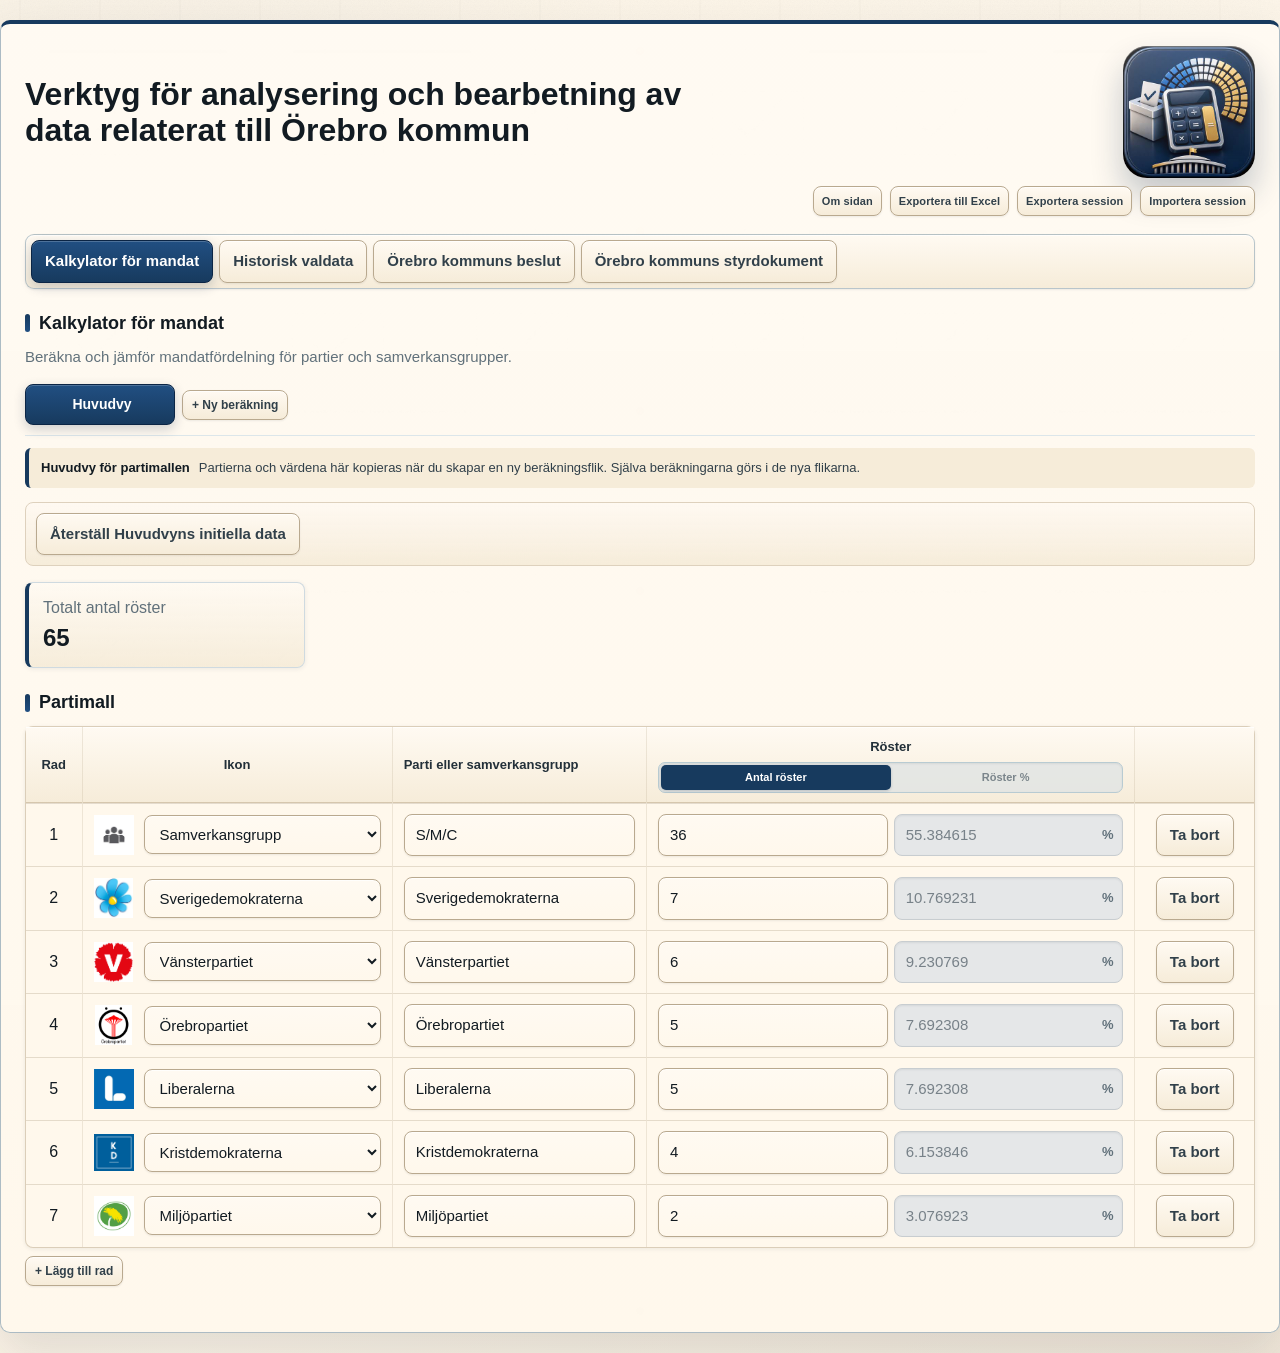
==== commit a31b18db: "Works reasonably well for real now" ====
--- a/index.html
+++ b/index.html
@@ -8,7 +8,7 @@
 <link rel="icon" href="assets/election-analysis-icon.svg" type="image/svg+xml">
 <link rel="alternate icon" href="assets/app_icon_modern_compressed.jpg" type="image/jpeg">
 <link rel="apple-touch-icon" href="assets/app_icon_modern_compressed.jpg">
-<link rel="stylesheet" href="styles.css?v=20260813-1">
+<link rel="stylesheet" href="styles.css?v=20260813-3">
 </head>
 <body>
 <main>
@@ -108,8 +108,8 @@
 <th class="calc-vote-heading">
 <span>Röster</span>
 <span id="calcVoteModeToggle" class="calc-vote-mode-toggle" role="group" aria-label="Inmatningssätt för röster">
-<button type="button" data-calc-vote-mode="count" aria-pressed="true">Antal</button>
-<button type="button" data-calc-vote-mode="percent" aria-pressed="false">%</button>
+<button type="button" data-calc-vote-mode="count" aria-pressed="true">Antal röster</button>
+<button type="button" data-calc-vote-mode="percent" aria-pressed="false">Röster %</button>
 </span>
 </th>
 <th>
@@ -471,12 +471,12 @@
 <script defer src="data/municipal-protocol-diary-data.js?v=20260624-1"></script>
 <script defer src="data/municipal-decision-table-bootstrap.js?v=20260807-1"></script>
 <script defer src="js/app-core.js?v=20260807-1"></script>
-<script defer src="js/calculator-tab.js?v=20260813-1"></script>
+<script defer src="js/calculator-tab.js?v=20260813-3"></script>
 <script defer src="js/historisk-valdata-tab.js?v=20260811-2"></script>
 <script defer src="js/municipal-protocols-tab.js?v=20260811-2"></script>
 <script defer src="js/search-performance.js?v=20260811-1"></script>
 <script defer src="js/municipal-documents-tab.js?v=20260811-2"></script>
 <script defer src="js/progressive-search.js?v=20260811-1"></script>
 <script defer src="js/searchable-filter-dropdowns.js?v=20260813-1"></script>
-<script defer src="js/app.js?v=20260813-1"></script></main></body></html>
+<script defer src="js/app.js?v=20260813-2"></script></main></body></html>
 
--- a/styles.css
+++ b/styles.css
@@ -1795,7 +1795,10 @@
 }
 
 .calc-vote-mode-toggle{
-  display:inline-flex;
+  display:grid;
+  grid-template-columns:repeat(2,minmax(0,1fr));
+  width:100%;
+  min-width:220px;
   padding:2px;
   border:1px solid #b8cbd2;
   border-radius:7px;
@@ -1805,7 +1808,7 @@
 }
 
 .calc-vote-mode-toggle button{
-  min-width:42px;
+  min-width:0;
   min-height:25px;
   padding:3px 7px;
   border:0;
@@ -1834,13 +1837,38 @@
   box-shadow:0 1px 3px rgba(11,37,69,.2);
 }
 
-.calc-vote-input{
+.calc-vote-pair{
+  display:grid;
+  grid-template-columns:minmax(0,1fr) minmax(0,1fr);
+  width:100%;
+  min-width:220px;
+  gap:6px;
+}
+
+.calc-vote-pair.is-percent-only{
+  grid-template-columns:minmax(0,1fr);
+}
+
+.calc-vote-field{
   position:relative;
   display:block;
-}
-
-.calc-vote-input.is-percent .p-votes{
+  min-width:0;
+}
+
+.calc-vote-field input{
+  min-width:0;
+}
+
+.calc-vote-field.is-percent input{
   padding-right:28px;
+}
+
+.calc-vote-field input:disabled{
+  color:#778188;
+  border-color:#c8cdd0;
+  background:#e5e7e8;
+  box-shadow:inset 0 1px 2px rgba(22,36,46,.08);
+  opacity:1;
 }
 
 .calc-vote-input-unit{
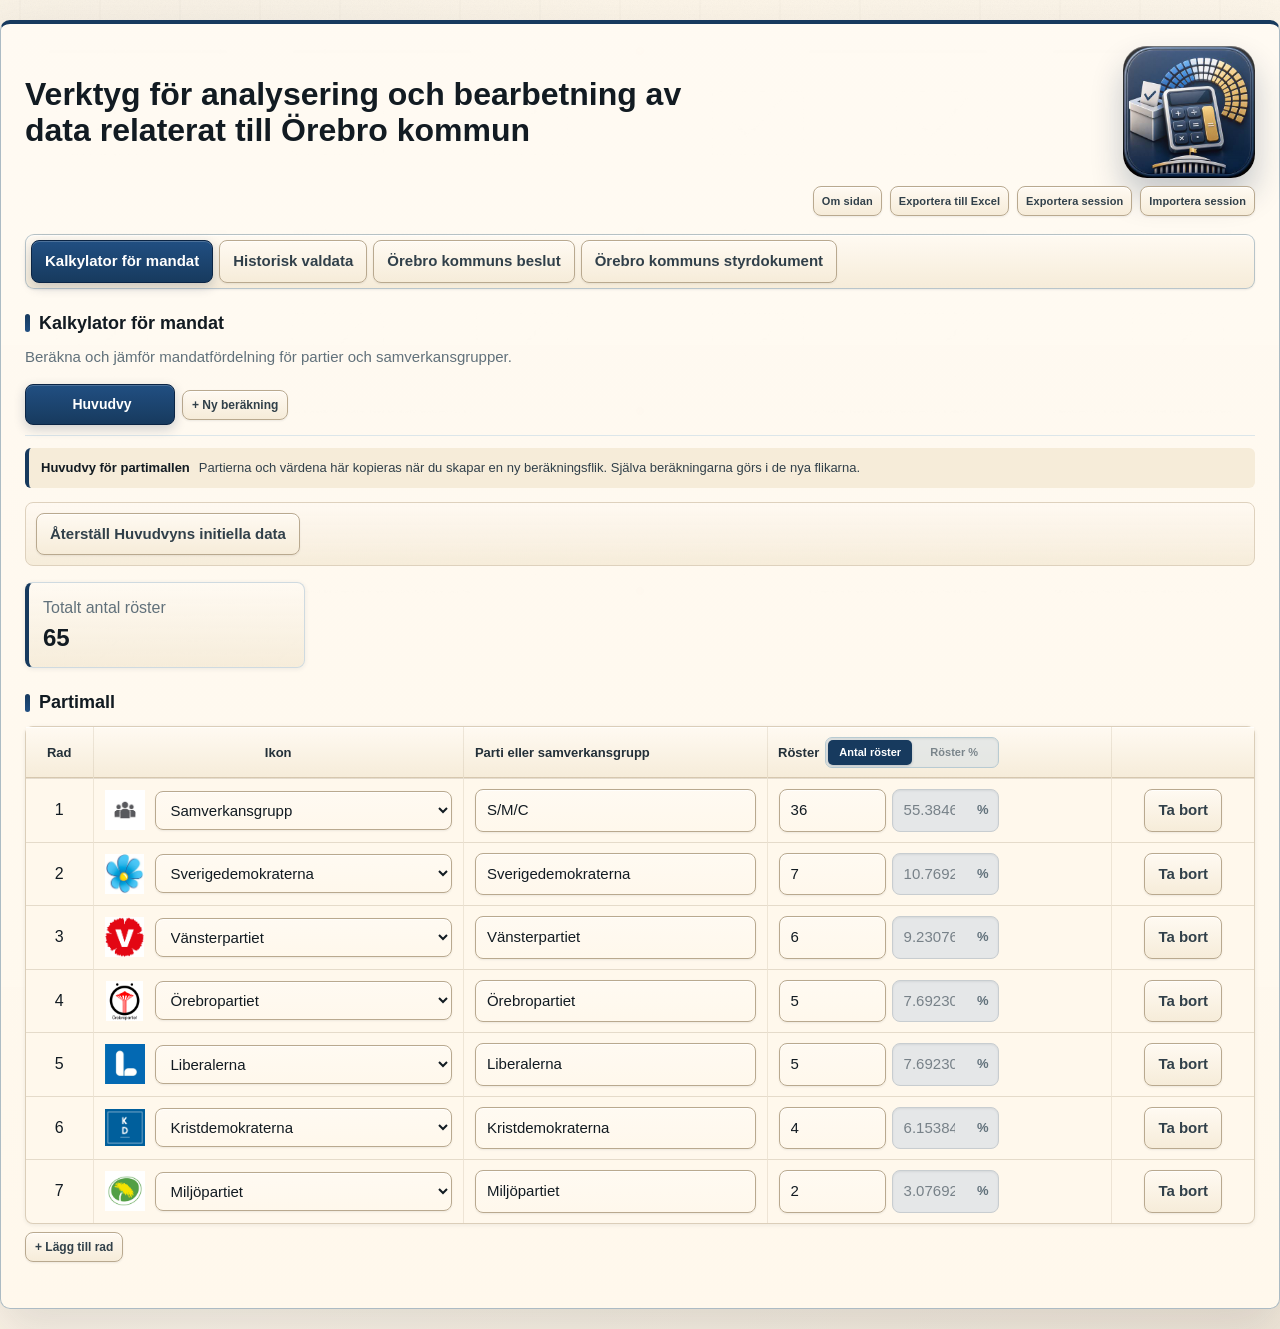
==== commit 90a44c95: "Works reasonably well for real now" ====
--- a/index.html
+++ b/index.html
@@ -8,7 +8,7 @@
 <link rel="icon" href="assets/election-analysis-icon.svg" type="image/svg+xml">
 <link rel="alternate icon" href="assets/app_icon_modern_compressed.jpg" type="image/jpeg">
 <link rel="apple-touch-icon" href="assets/app_icon_modern_compressed.jpg">
-<link rel="stylesheet" href="styles.css?v=20260813-3">
+<link rel="stylesheet" href="styles.css?v=20260813-4">
 </head>
 <body>
 <main>
@@ -106,10 +106,12 @@
 <th>Ikon</th>
 <th>Parti eller samverkansgrupp</th>
 <th class="calc-vote-heading">
-<span>Röster</span>
+<span class="calc-vote-heading-inner">
+<span class="calc-vote-heading-label">Röster</span>
 <span id="calcVoteModeToggle" class="calc-vote-mode-toggle" role="group" aria-label="Inmatningssätt för röster">
 <button type="button" data-calc-vote-mode="count" aria-pressed="true">Antal röster</button>
 <button type="button" data-calc-vote-mode="percent" aria-pressed="false">Röster %</button>
+</span>
 </span>
 </th>
 <th>
@@ -471,7 +473,7 @@
 <script defer src="data/municipal-protocol-diary-data.js?v=20260624-1"></script>
 <script defer src="data/municipal-decision-table-bootstrap.js?v=20260807-1"></script>
 <script defer src="js/app-core.js?v=20260807-1"></script>
-<script defer src="js/calculator-tab.js?v=20260813-3"></script>
+<script defer src="js/calculator-tab.js?v=20260813-4"></script>
 <script defer src="js/historisk-valdata-tab.js?v=20260811-2"></script>
 <script defer src="js/municipal-protocols-tab.js?v=20260811-2"></script>
 <script defer src="js/search-performance.js?v=20260811-1"></script>
--- a/styles.css
+++ b/styles.css
@@ -1789,16 +1789,25 @@
   text-align:left;
 }
 
-.calc-vote-heading > span:first-child{
-  display:block;
-  margin-bottom:5px;
+.calc-vote-heading-inner{
+  display:flex;
+  width:220px;
+  align-items:center;
+  justify-content:center;
+  gap:6px;
+  white-space:nowrap;
+}
+
+.calc-vote-heading-label{
+  flex:0 0 auto;
 }
 
 .calc-vote-mode-toggle{
   display:grid;
   grid-template-columns:repeat(2,minmax(0,1fr));
-  width:100%;
-  min-width:220px;
+  flex:0 0 174px;
+  width:174px;
+  min-width:174px;
   padding:2px;
   border:1px solid #b8cbd2;
   border-radius:7px;
@@ -1810,7 +1819,7 @@
 .calc-vote-mode-toggle button{
   min-width:0;
   min-height:25px;
-  padding:3px 7px;
+  padding:3px 5px;
   border:0;
   border-radius:5px;
   color:#7a858b;
@@ -1840,7 +1849,7 @@
 .calc-vote-pair{
   display:grid;
   grid-template-columns:minmax(0,1fr) minmax(0,1fr);
-  width:100%;
+  width:220px;
   min-width:220px;
   gap:6px;
 }
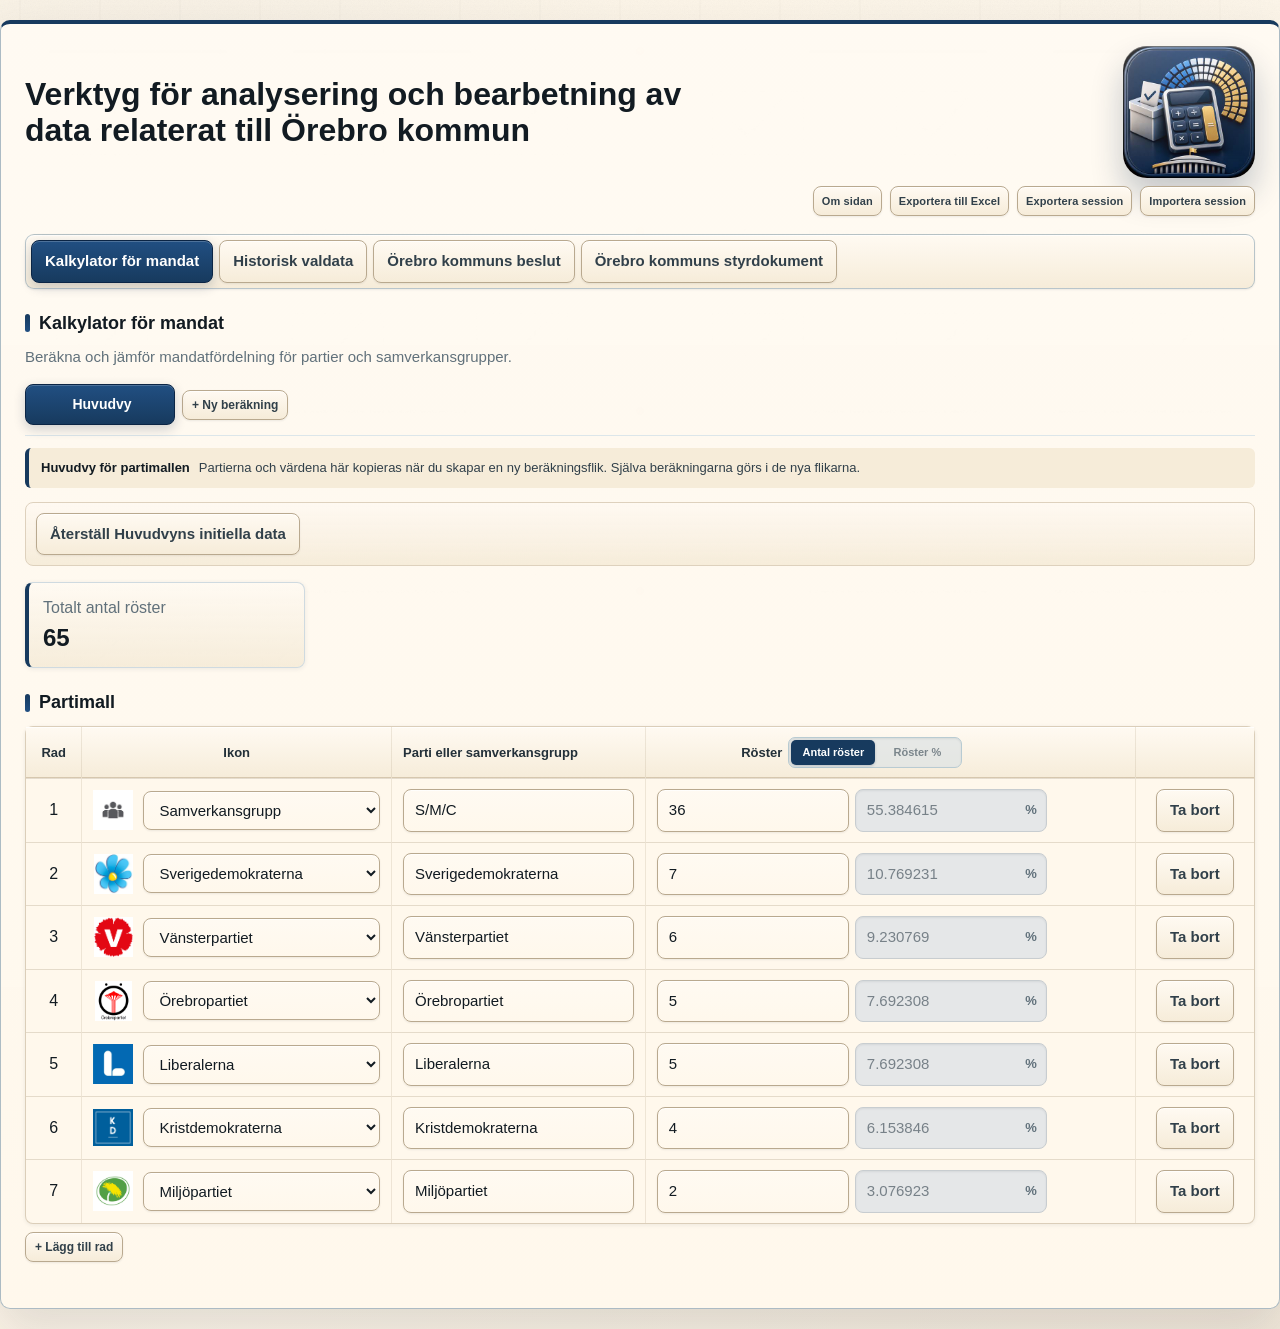
==== commit 3f78004c: "Works reasonably well for real now" ====
--- a/index.html
+++ b/index.html
@@ -8,7 +8,7 @@
 <link rel="icon" href="assets/election-analysis-icon.svg" type="image/svg+xml">
 <link rel="alternate icon" href="assets/app_icon_modern_compressed.jpg" type="image/jpeg">
 <link rel="apple-touch-icon" href="assets/app_icon_modern_compressed.jpg">
-<link rel="stylesheet" href="styles.css?v=20260813-4">
+<link rel="stylesheet" href="styles.css?v=20260813-5">
 </head>
 <body>
 <main>
@@ -77,7 +77,7 @@
 <div id="notice" class="notice">
 </div>
 <section id="calcSummary" class="cards">
-<div class="card">Totalt antal röster<b id="cardVotes">—</b>
+<div class="card"><span id="cardVotesLabel">Totalt antal röster</span><b id="cardVotes">—</b>
 </div>
 <div class="card">
 <span id="cardSeatsLabel">Totalt antal mandat</span>
@@ -473,7 +473,7 @@
 <script defer src="data/municipal-protocol-diary-data.js?v=20260624-1"></script>
 <script defer src="data/municipal-decision-table-bootstrap.js?v=20260807-1"></script>
 <script defer src="js/app-core.js?v=20260807-1"></script>
-<script defer src="js/calculator-tab.js?v=20260813-4"></script>
+<script defer src="js/calculator-tab.js?v=20260813-5"></script>
 <script defer src="js/historisk-valdata-tab.js?v=20260811-2"></script>
 <script defer src="js/municipal-protocols-tab.js?v=20260811-2"></script>
 <script defer src="js/search-performance.js?v=20260811-1"></script>
--- a/styles.css
+++ b/styles.css
@@ -1791,7 +1791,7 @@
 
 .calc-vote-heading-inner{
   display:flex;
-  width:220px;
+  width:clamp(320px,36vw,390px);
   align-items:center;
   justify-content:center;
   gap:6px;
@@ -1849,8 +1849,8 @@
 .calc-vote-pair{
   display:grid;
   grid-template-columns:minmax(0,1fr) minmax(0,1fr);
-  width:220px;
-  min-width:220px;
+  width:clamp(320px,36vw,390px);
+  min-width:320px;
   gap:6px;
 }
 
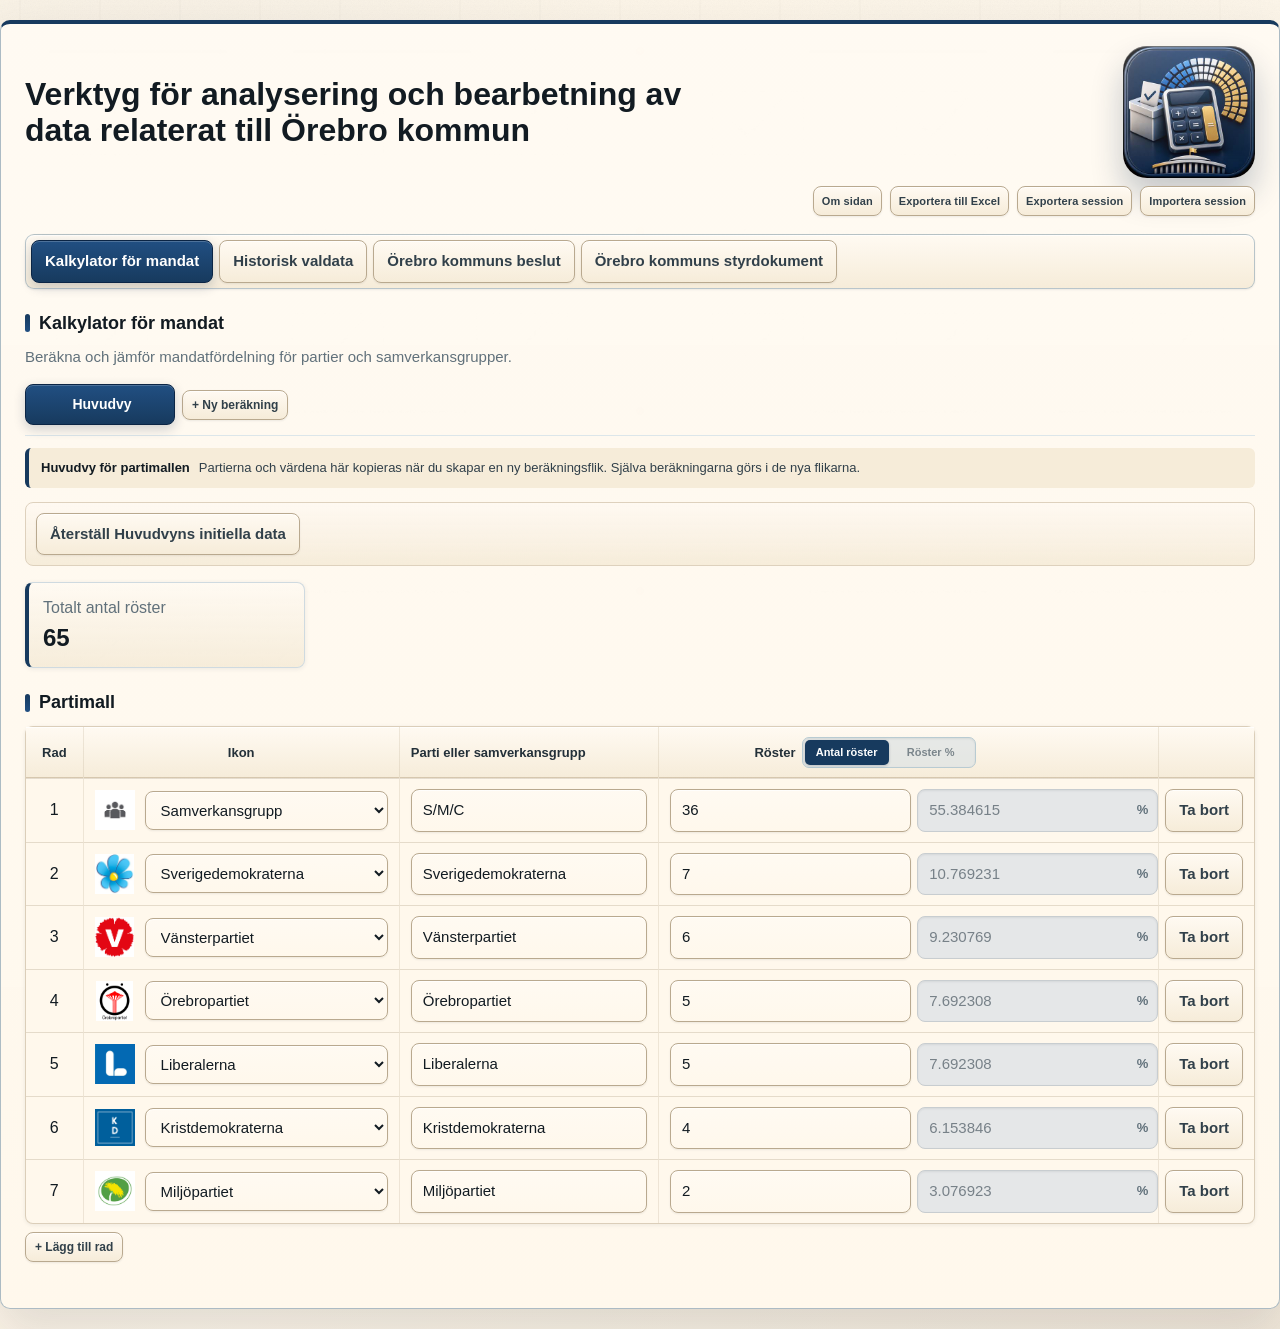
==== commit 3f428113: "Works reasonably well for real now" ====
--- a/index.html
+++ b/index.html
@@ -8,7 +8,7 @@
 <link rel="icon" href="assets/election-analysis-icon.svg" type="image/svg+xml">
 <link rel="alternate icon" href="assets/app_icon_modern_compressed.jpg" type="image/jpeg">
 <link rel="apple-touch-icon" href="assets/app_icon_modern_compressed.jpg">
-<link rel="stylesheet" href="styles.css?v=20260813-5">
+<link rel="stylesheet" href="styles.css?v=20260813-6">
 </head>
 <body>
 <main>
--- a/styles.css
+++ b/styles.css
@@ -1789,6 +1789,20 @@
   text-align:left;
 }
 
+.input-table td:nth-child(4){
+  padding-right:0;
+}
+
+.input-table td:nth-child(5),
+.input-table th:nth-child(5){
+  width:1%;
+  white-space:nowrap;
+}
+
+.input-table td:nth-child(5){
+  padding-left:6px;
+}
+
 .calc-vote-heading-inner{
   display:flex;
   width:clamp(320px,36vw,390px);
@@ -1849,7 +1863,7 @@
 .calc-vote-pair{
   display:grid;
   grid-template-columns:minmax(0,1fr) minmax(0,1fr);
-  width:clamp(320px,36vw,390px);
+  width:100%;
   min-width:320px;
   gap:6px;
 }
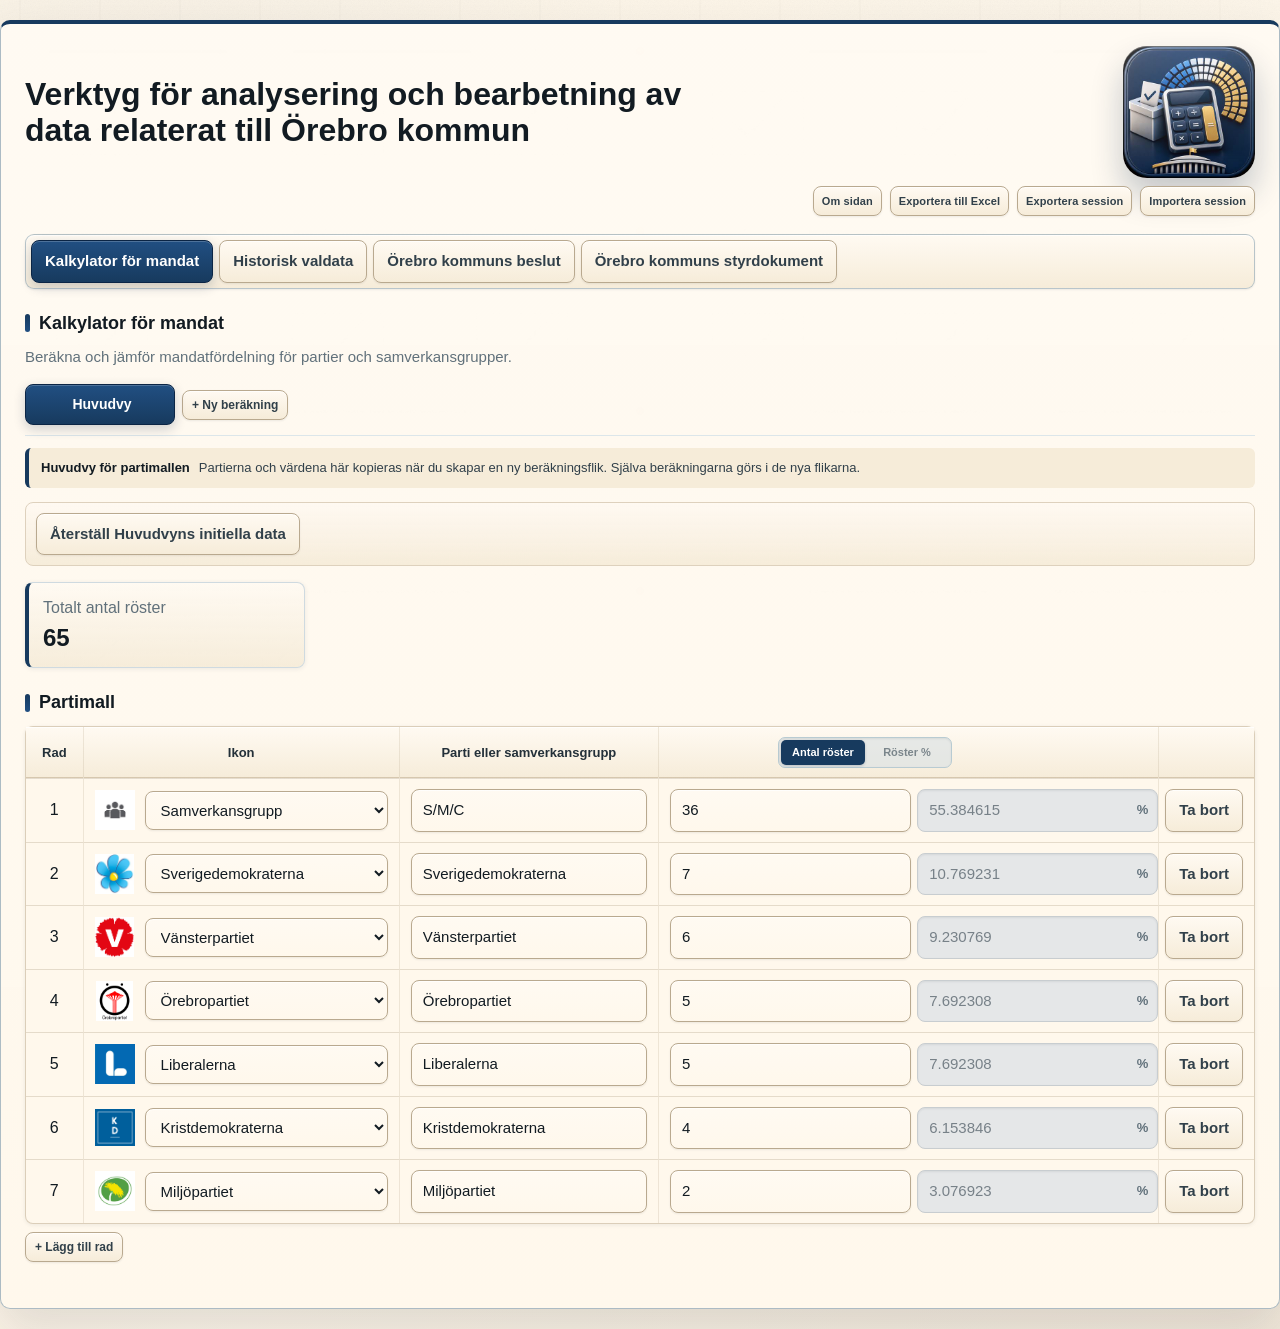
==== commit 08e61bb4: "Works reasonably well for real now" ====
--- a/index.html
+++ b/index.html
@@ -8,7 +8,7 @@
 <link rel="icon" href="assets/election-analysis-icon.svg" type="image/svg+xml">
 <link rel="alternate icon" href="assets/app_icon_modern_compressed.jpg" type="image/jpeg">
 <link rel="apple-touch-icon" href="assets/app_icon_modern_compressed.jpg">
-<link rel="stylesheet" href="styles.css?v=20260813-6">
+<link rel="stylesheet" href="styles.css?v=20260813-9">
 </head>
 <body>
 <main>
@@ -107,7 +107,6 @@
 <th>Parti eller samverkansgrupp</th>
 <th class="calc-vote-heading">
 <span class="calc-vote-heading-inner">
-<span class="calc-vote-heading-label">Röster</span>
 <span id="calcVoteModeToggle" class="calc-vote-mode-toggle" role="group" aria-label="Inmatningssätt för röster">
 <button type="button" data-calc-vote-mode="count" aria-pressed="true">Antal röster</button>
 <button type="button" data-calc-vote-mode="percent" aria-pressed="false">Röster %</button>
@@ -473,12 +472,12 @@
 <script defer src="data/municipal-protocol-diary-data.js?v=20260624-1"></script>
 <script defer src="data/municipal-decision-table-bootstrap.js?v=20260807-1"></script>
 <script defer src="js/app-core.js?v=20260807-1"></script>
-<script defer src="js/calculator-tab.js?v=20260813-5"></script>
+<script defer src="js/calculator-tab.js?v=20260813-7"></script>
 <script defer src="js/historisk-valdata-tab.js?v=20260811-2"></script>
 <script defer src="js/municipal-protocols-tab.js?v=20260811-2"></script>
 <script defer src="js/search-performance.js?v=20260811-1"></script>
 <script defer src="js/municipal-documents-tab.js?v=20260811-2"></script>
 <script defer src="js/progressive-search.js?v=20260811-1"></script>
 <script defer src="js/searchable-filter-dropdowns.js?v=20260813-1"></script>
-<script defer src="js/app.js?v=20260813-2"></script></main></body></html>
+<script defer src="js/app.js?v=20260813-3"></script></main></body></html>
 
--- a/styles.css
+++ b/styles.css
@@ -1642,8 +1642,7 @@
   box-shadow:inset 0 -1px 0 var(--table-head-line),inset 0 1px 0 rgba(255,255,255,.82);
 }
 
-td:nth-child(2),
-th:nth-child(2){
+td:nth-child(2){
   text-align:left;
 }
 
@@ -1779,13 +1778,11 @@
   width:100%;
 }
 
-.input-table td:nth-child(2),
-.input-table th:nth-child(2){
+.input-table td:nth-child(2){
   text-align:center;
 }
 
-.input-table td:nth-child(3),
-.input-table th:nth-child(3){
+.input-table td:nth-child(3){
   text-align:left;
 }
 
@@ -1801,6 +1798,11 @@
 
 .input-table td:nth-child(5){
   padding-left:6px;
+}
+
+/* Column descriptions are centered; body-cell alignment remains data-specific. */
+table thead th{
+  text-align:center;
 }
 
 .calc-vote-heading-inner{
@@ -1810,10 +1812,6 @@
   justify-content:center;
   gap:6px;
   white-space:nowrap;
-}
-
-.calc-vote-heading-label{
-  flex:0 0 auto;
 }
 
 .calc-vote-mode-toggle{
@@ -1880,6 +1878,11 @@
 
 .calc-vote-field input{
   min-width:0;
+}
+
+.calc-vote-field input.is-fractional-vote{
+  border-color:rgba(180,55,55,.42);
+  box-shadow:0 0 0 2px rgba(198,48,48,.08),0 0 7px rgba(198,48,48,.16),inset 0 1px 2px rgba(22,36,46,.07);
 }
 
 .calc-vote-field.is-percent input{
